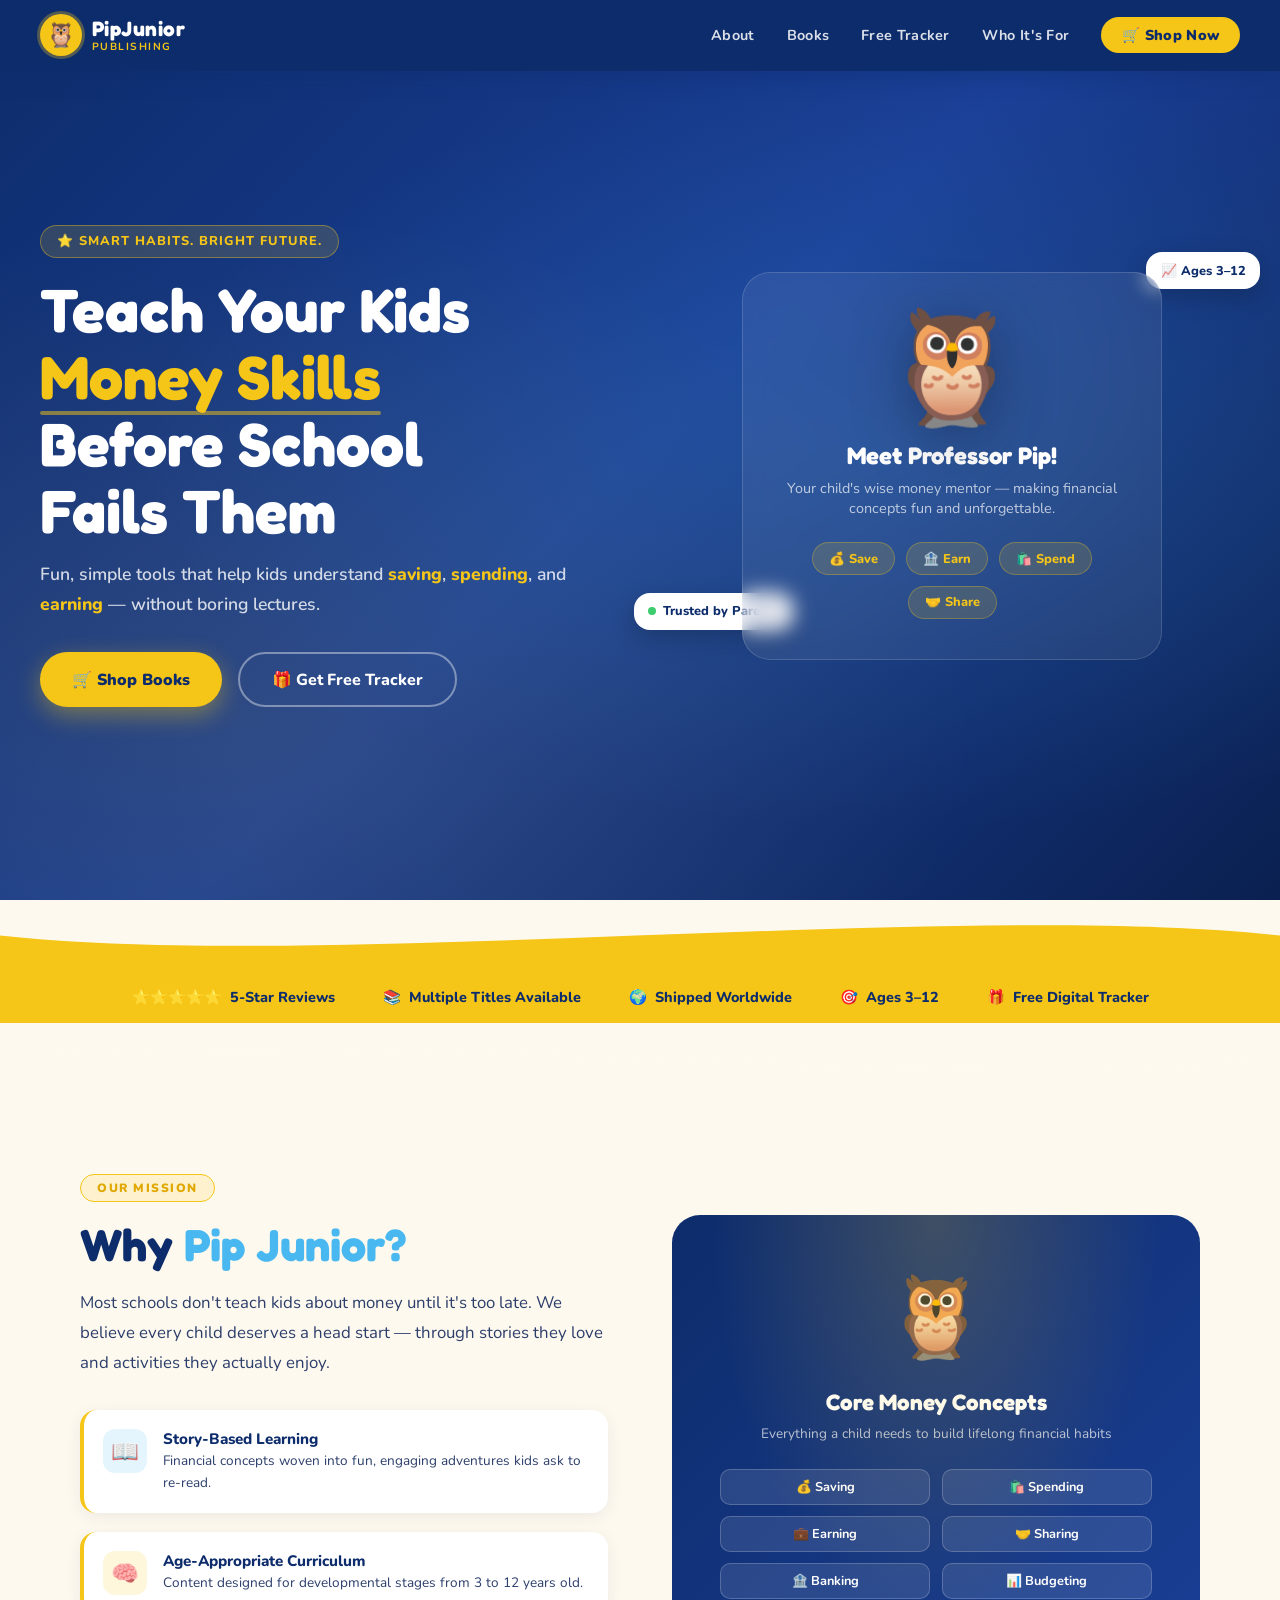
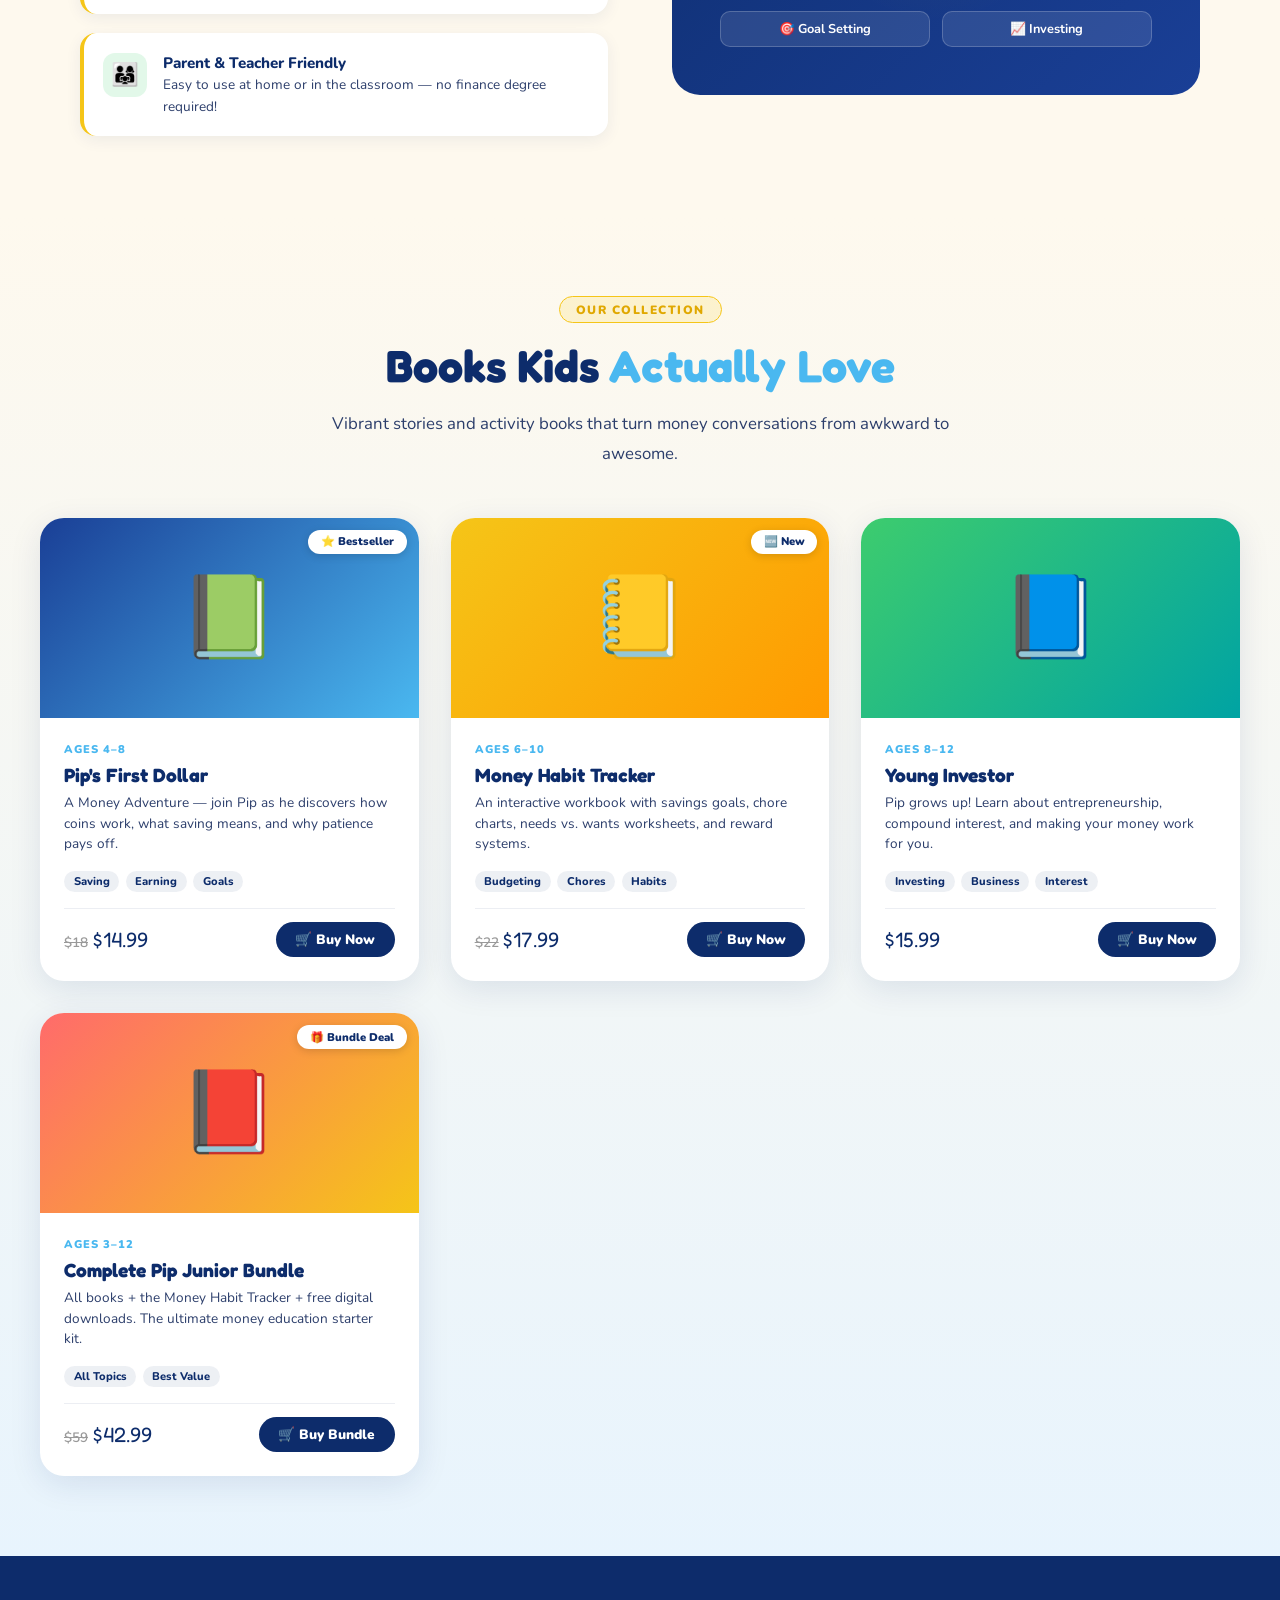
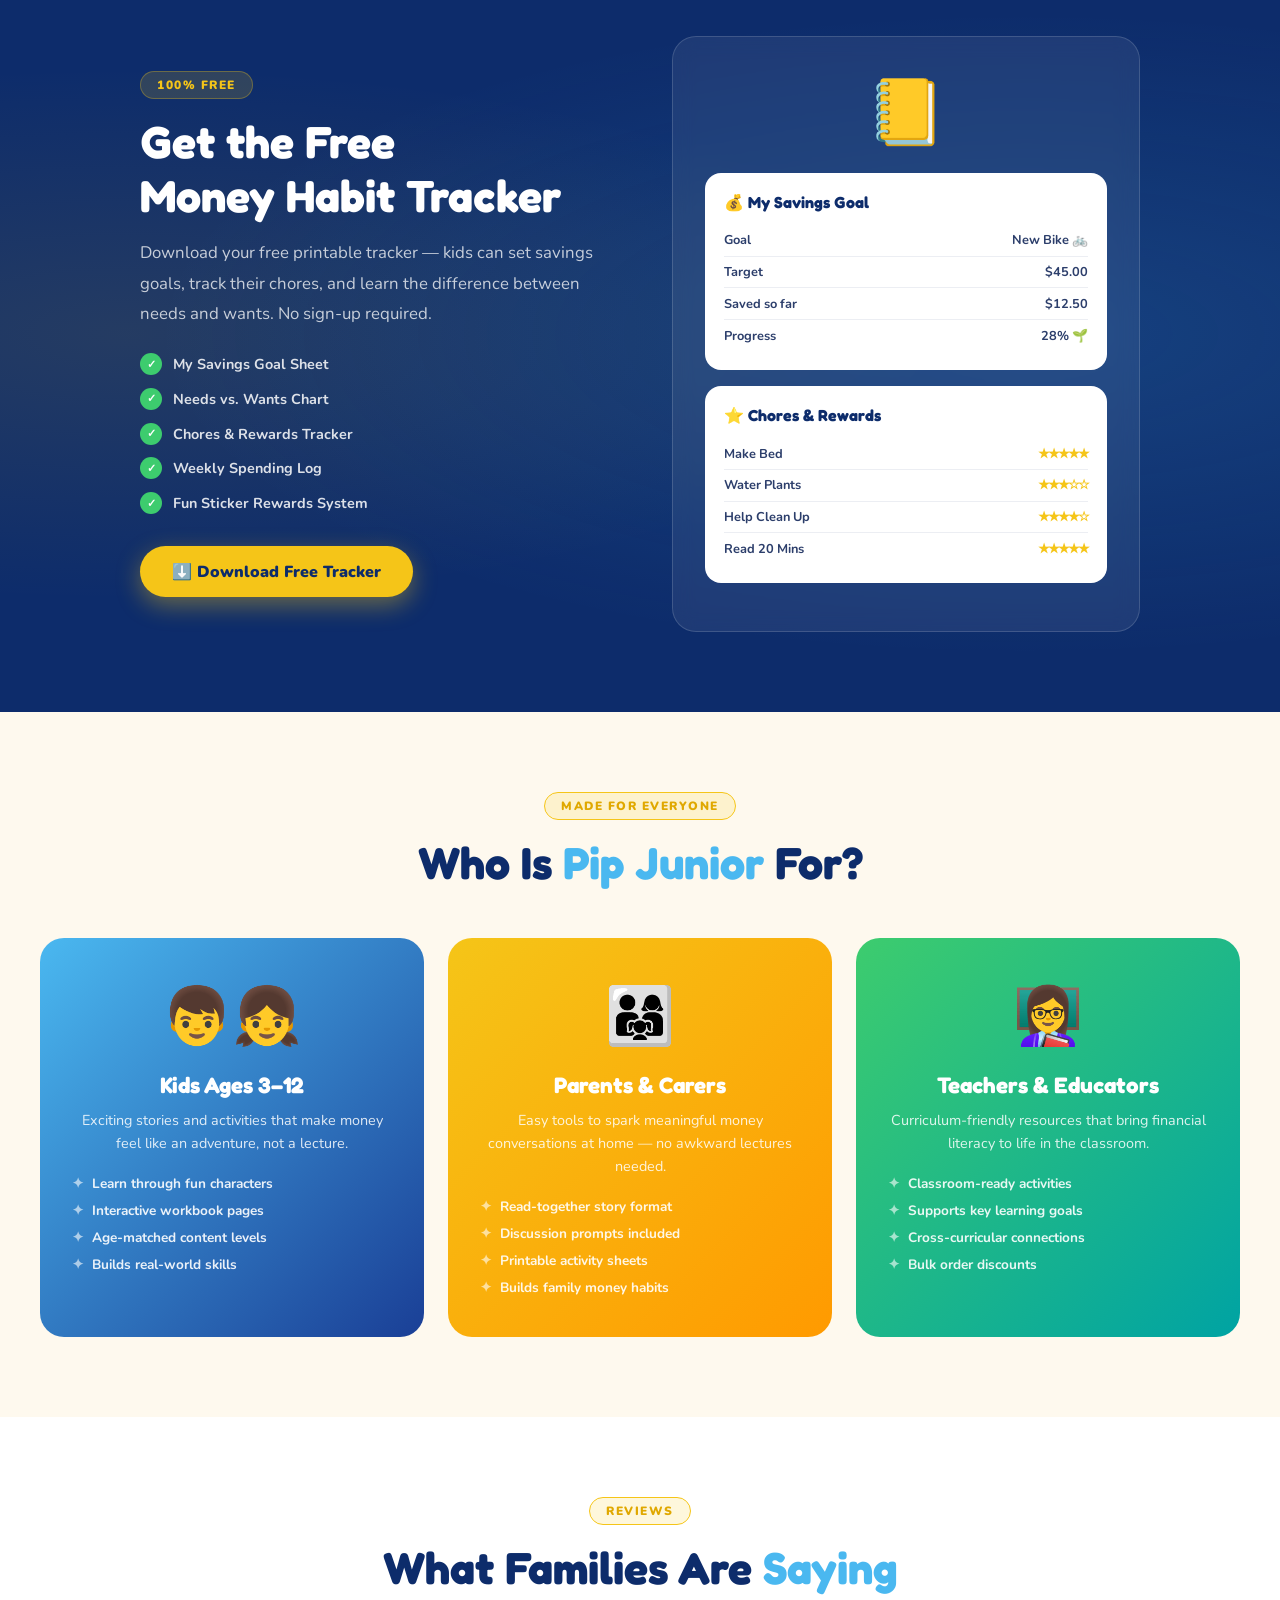
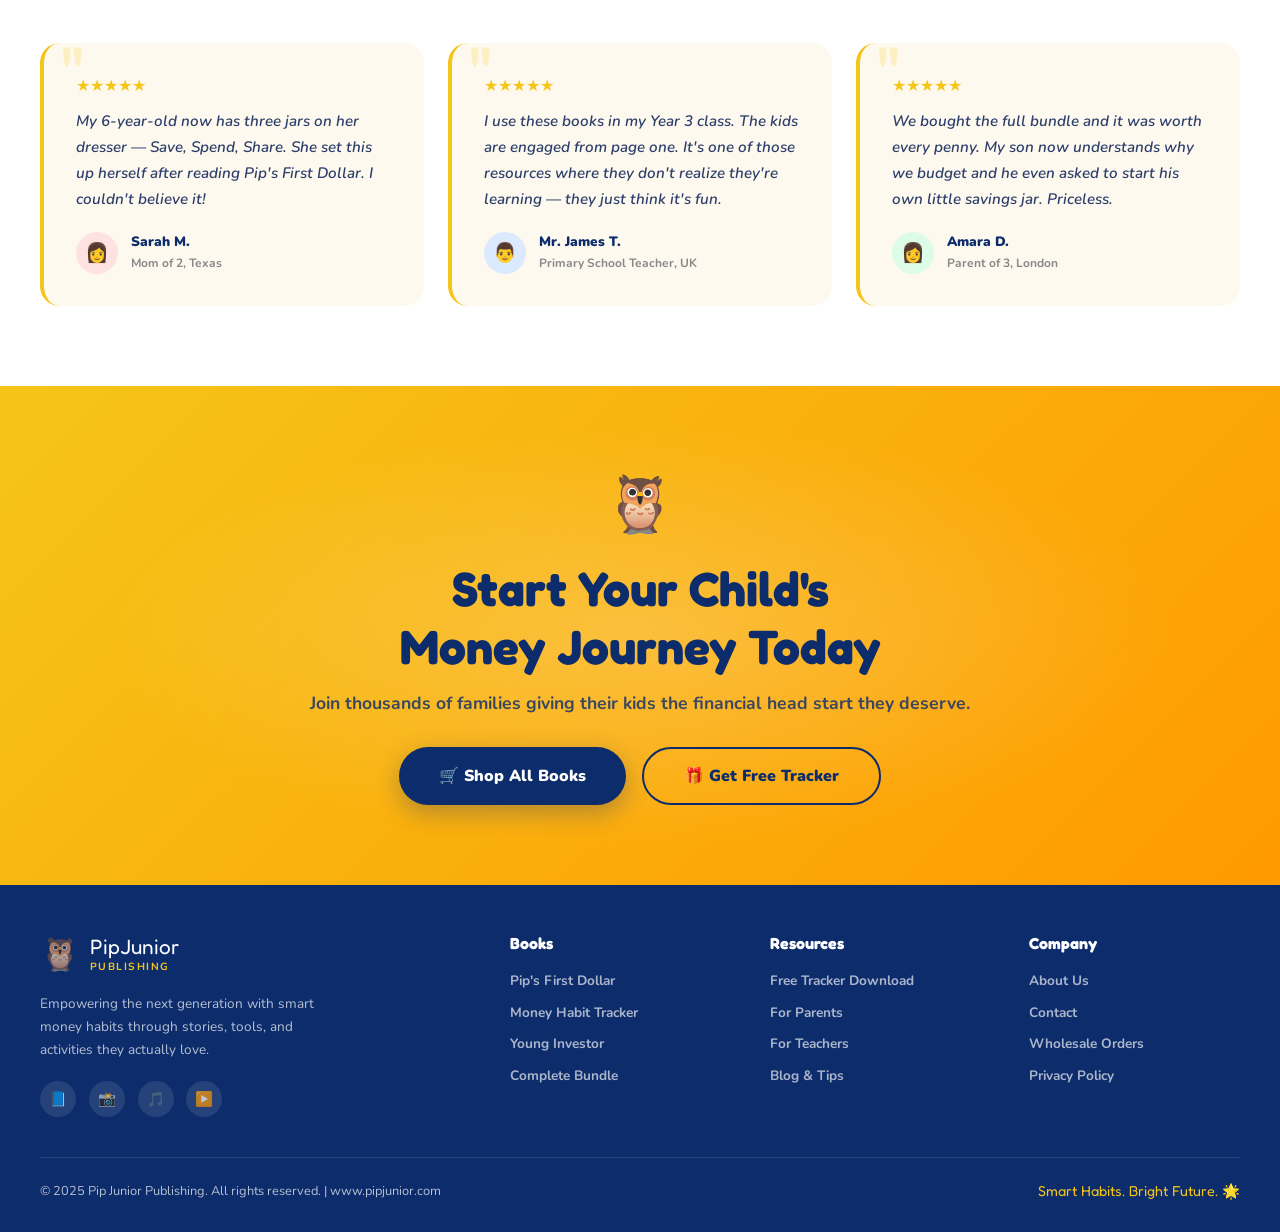
==== index.html @ 2d82659e "commit commit" ====
<!DOCTYPE html>
<html lang="en">
<head>
<meta charset="UTF-8">
<meta name="viewport" content="width=device-width, initial-scale=1.0">
<title>Pip Junior Publishing – Smart Habits. Bright Future.</title>
<link href="https://fonts.googleapis.com/css2?family=Fredoka+One&family=Nunito:wght@400;600;700;800;900&display=swap" rel="stylesheet">
<style>
  :root {
    --navy: #0d2c6b;
    --navy-light: #1a3f96;
    --gold: #f5c518;
    --gold-dark: #e0a800;
    --white: #ffffff;
    --off-white: #fef9ee;
    --sky: #4ab8f0;
    --green: #3dcc6e;
    --coral: #ff6b6b;
    --text-dark: #0d2c6b;
    --text-body: #2c3e6b;
  }

  * { margin: 0; padding: 0; box-sizing: border-box; }

  html { scroll-behavior: smooth; }

  body {
    font-family: 'Nunito', sans-serif;
    background: var(--off-white);
    color: var(--text-dark);
    overflow-x: hidden;
  }

  /* ─── FLOATING COINS ─── */
  .coin {
    position: fixed;
    font-size: 1.5rem;
    opacity: 0.12;
    pointer-events: none;
    z-index: 0;
    animation: floatCoin linear infinite;
  }
  @keyframes floatCoin {
    0% { transform: translateY(110vh) rotate(0deg); opacity: 0; }
    10% { opacity: 0.12; }
    90% { opacity: 0.12; }
    100% { transform: translateY(-10vh) rotate(720deg); opacity: 0; }
  }

  /* ─── NAV ─── */
  nav {
    position: fixed; top: 0; left: 0; right: 0; z-index: 100;
    background: var(--navy);
    display: flex; align-items: center; justify-content: space-between;
    padding: 0.9rem 2.5rem;
    box-shadow: 0 4px 20px rgba(13,44,107,0.4);
  }
  .nav-logo {
    display: flex; align-items: center; gap: 0.6rem;
    text-decoration: none;
  }
  .nav-logo .owl-icon {
    width: 42px; height: 42px;
    background: var(--gold);
    border-radius: 50%;
    display: flex; align-items: center; justify-content: center;
    font-size: 1.5rem;
    box-shadow: 0 0 0 3px rgba(245,197,24,0.3);
  }
  .nav-logo-text {
    display: flex; flex-direction: column; line-height: 1.1;
  }
  .nav-logo-text strong {
    font-family: 'Fredoka One', cursive;
    font-size: 1.3rem;
    color: var(--white);
    letter-spacing: 0.5px;
  }
  .nav-logo-text span {
    font-size: 0.65rem;
    color: var(--gold);
    font-weight: 700;
    letter-spacing: 1.5px;
    text-transform: uppercase;
  }
  .nav-links {
    display: flex; align-items: center; gap: 2rem;
    list-style: none;
  }
  .nav-links a {
    color: rgba(255,255,255,0.85);
    text-decoration: none;
    font-weight: 700;
    font-size: 0.9rem;
    letter-spacing: 0.3px;
    transition: color 0.2s;
  }
  .nav-links a:hover { color: var(--gold); }
  .nav-cta {
    background: var(--gold);
    color: var(--navy) !important;
    padding: 0.5rem 1.3rem;
    border-radius: 50px;
    font-weight: 900 !important;
    transition: transform 0.2s, box-shadow 0.2s !important;
  }
  .nav-cta:hover {
    transform: translateY(-2px);
    box-shadow: 0 6px 16px rgba(245,197,24,0.5);
  }

  /* ─── HERO ─── */
  .hero {
    min-height: 100vh;
    background: linear-gradient(135deg, var(--navy) 0%, #1a3f96 50%, #0a2050 100%);
    position: relative;
    overflow: hidden;
    display: flex;
    align-items: center;
    padding: 6rem 2.5rem 4rem;
  }
  .hero::before {
    content: '';
    position: absolute; inset: 0;
    background: radial-gradient(ellipse at 70% 50%, rgba(74,184,240,0.15) 0%, transparent 60%),
                radial-gradient(ellipse at 20% 80%, rgba(245,197,24,0.1) 0%, transparent 50%);
  }
  .hero-stars {
    position: absolute; inset: 0; pointer-events: none;
  }
  .star {
    position: absolute;
    width: 4px; height: 4px;
    background: white;
    border-radius: 50%;
    opacity: 0;
    animation: twinkle ease-in-out infinite;
  }
  @keyframes twinkle {
    0%, 100% { opacity: 0; transform: scale(0.5); }
    50% { opacity: 0.7; transform: scale(1); }
  }

  .hero-inner {
    max-width: 1200px;
    margin: 0 auto;
    display: grid;
    grid-template-columns: 1fr 1fr;
    gap: 3rem;
    align-items: center;
    position: relative; z-index: 2;
    width: 100%;
  }
  .hero-badge {
    display: inline-flex; align-items: center; gap: 0.5rem;
    background: rgba(245,197,24,0.15);
    border: 1.5px solid rgba(245,197,24,0.4);
    color: var(--gold);
    padding: 0.4rem 1rem;
    border-radius: 50px;
    font-size: 0.8rem;
    font-weight: 800;
    letter-spacing: 1px;
    text-transform: uppercase;
    margin-bottom: 1.2rem;
    animation: fadeInDown 0.6s ease both;
  }
  .hero-title {
    font-family: 'Fredoka One', cursive;
    font-size: clamp(2.4rem, 5vw, 3.8rem);
    color: white;
    line-height: 1.1;
    margin-bottom: 1rem;
    animation: fadeInDown 0.7s ease 0.1s both;
  }
  .hero-title .highlight {
    color: var(--gold);
    position: relative;
    display: inline-block;
  }
  .hero-title .highlight::after {
    content: '';
    position: absolute;
    bottom: -4px; left: 0; right: 0;
    height: 4px;
    background: var(--gold);
    border-radius: 2px;
    opacity: 0.5;
  }
  .hero-sub {
    font-size: 1.1rem;
    color: rgba(255,255,255,0.8);
    line-height: 1.7;
    margin-bottom: 2rem;
    font-weight: 600;
    animation: fadeInDown 0.7s ease 0.2s both;
  }
  .hero-sub span { color: var(--gold); font-weight: 800; }
  .hero-btns {
    display: flex; gap: 1rem; flex-wrap: wrap;
    animation: fadeInDown 0.7s ease 0.3s both;
  }
  .btn-primary {
    display: inline-flex; align-items: center; gap: 0.5rem;
    background: var(--gold);
    color: var(--navy);
    padding: 0.9rem 2rem;
    border-radius: 50px;
    font-weight: 900;
    font-size: 1rem;
    text-decoration: none;
    transition: transform 0.2s, box-shadow 0.2s;
    box-shadow: 0 8px 24px rgba(245,197,24,0.4);
  }
  .btn-primary:hover { transform: translateY(-3px); box-shadow: 0 12px 32px rgba(245,197,24,0.5); }
  .btn-secondary {
    display: inline-flex; align-items: center; gap: 0.5rem;
    background: transparent;
    color: white;
    padding: 0.9rem 2rem;
    border-radius: 50px;
    font-weight: 800;
    font-size: 1rem;
    text-decoration: none;
    border: 2px solid rgba(255,255,255,0.4);
    transition: all 0.2s;
  }
  .btn-secondary:hover { background: rgba(255,255,255,0.1); border-color: white; }

  /* Hero visual side */
  .hero-visual {
    position: relative;
    display: flex;
    justify-content: center;
    align-items: center;
    animation: fadeInRight 0.8s ease 0.2s both;
  }
  .hero-card {
    background: rgba(255,255,255,0.07);
    border: 1px solid rgba(255,255,255,0.15);
    backdrop-filter: blur(10px);
    border-radius: 28px;
    padding: 2.5rem;
    text-align: center;
    position: relative;
    width: 100%;
    max-width: 420px;
  }
  .owl-mascot {
    font-size: 7rem;
    line-height: 1;
    margin-bottom: 1rem;
    filter: drop-shadow(0 10px 30px rgba(0,0,0,0.3));
    animation: owlFloat 3s ease-in-out infinite;
  }
  @keyframes owlFloat {
    0%, 100% { transform: translateY(0px) rotate(-2deg); }
    50% { transform: translateY(-12px) rotate(2deg); }
  }
  .hero-card h3 {
    font-family: 'Fredoka One', cursive;
    font-size: 1.5rem;
    color: white;
    margin-bottom: 0.5rem;
  }
  .hero-card p { color: rgba(255,255,255,0.7); font-size: 0.9rem; margin-bottom: 1.5rem; }
  .stat-pills {
    display: flex; gap: 0.7rem; justify-content: center; flex-wrap: wrap;
  }
  .stat-pill {
    background: rgba(245,197,24,0.15);
    border: 1px solid rgba(245,197,24,0.3);
    color: var(--gold);
    padding: 0.4rem 1rem;
    border-radius: 50px;
    font-size: 0.8rem;
    font-weight: 800;
  }
  .floating-badge {
    position: absolute;
    background: white;
    border-radius: 16px;
    padding: 0.6rem 0.9rem;
    display: flex; align-items: center; gap: 0.4rem;
    font-size: 0.8rem;
    font-weight: 800;
    color: var(--navy);
    box-shadow: 0 8px 24px rgba(0,0,0,0.2);
    animation: badgeFloat 4s ease-in-out infinite;
  }
  .floating-badge.b1 { top: -20px; right: -20px; animation-delay: 0s; }
  .floating-badge.b2 { bottom: 30px; left: -30px; animation-delay: 1.5s; }
  .floating-badge .dot { width: 8px; height: 8px; border-radius: 50%; background: var(--green); }
  @keyframes badgeFloat {
    0%, 100% { transform: translateY(0); }
    50% { transform: translateY(-8px); }
  }

  /* ─── WAVE DIVIDER ─── */
  .wave-divider { line-height: 0; }
  .wave-divider svg { display: block; width: 100%; }

  /* ─── SOCIAL PROOF STRIP ─── */
  .proof-strip {
    background: var(--gold);
    padding: 1rem 2.5rem;
    display: flex; align-items: center; justify-content: center; gap: 3rem;
    flex-wrap: wrap;
  }
  .proof-item {
    display: flex; align-items: center; gap: 0.5rem;
    font-weight: 800; color: var(--navy); font-size: 0.9rem;
  }

  /* ─── ABOUT SECTION ─── */
  .section {
    padding: 5rem 2.5rem;
    max-width: 1200px;
    margin: 0 auto;
  }
  .section-tag {
    display: inline-block;
    background: rgba(245,197,24,0.15);
    border: 1.5px solid var(--gold);
    color: var(--gold-dark);
    padding: 0.3rem 1rem;
    border-radius: 50px;
    font-size: 0.75rem;
    font-weight: 900;
    letter-spacing: 1.5px;
    text-transform: uppercase;
    margin-bottom: 1rem;
  }
  .section-title {
    font-family: 'Fredoka One', cursive;
    font-size: clamp(1.8rem, 4vw, 2.8rem);
    color: var(--navy);
    line-height: 1.2;
    margin-bottom: 1rem;
  }
  .section-title .accent { color: var(--sky); }
  .section-body {
    font-size: 1.05rem;
    color: var(--text-body);
    line-height: 1.8;
    max-width: 620px;
  }

  /* About Grid */
  .about-grid {
    display: grid;
    grid-template-columns: 1fr 1fr;
    gap: 4rem;
    align-items: center;
  }
  .about-features {
    display: flex; flex-direction: column; gap: 1.2rem;
    margin-top: 2rem;
  }
  .feature-item {
    display: flex; gap: 1rem; align-items: flex-start;
    background: white;
    border-radius: 16px;
    padding: 1.2rem;
    box-shadow: 0 4px 16px rgba(13,44,107,0.07);
    border-left: 4px solid var(--gold);
    transition: transform 0.2s;
  }
  .feature-item:hover { transform: translateX(6px); }
  .feature-icon {
    width: 44px; height: 44px; min-width: 44px;
    border-radius: 12px;
    display: flex; align-items: center; justify-content: center;
    font-size: 1.4rem;
  }
  .feature-icon.blue { background: rgba(74,184,240,0.15); }
  .feature-icon.gold { background: rgba(245,197,24,0.15); }
  .feature-icon.green { background: rgba(61,204,110,0.15); }
  .feature-text strong { display: block; font-size: 0.95rem; font-weight: 800; color: var(--navy); }
  .feature-text span { font-size: 0.85rem; color: var(--text-body); }

  .about-visual {
    background: linear-gradient(135deg, var(--navy) 0%, #1a3f96 100%);
    border-radius: 28px;
    padding: 3rem;
    text-align: center;
    position: relative;
    overflow: hidden;
  }
  .about-visual::before {
    content: '';
    position: absolute; inset: 0;
    background: radial-gradient(ellipse at 50% 0%, rgba(245,197,24,0.2) 0%, transparent 60%);
  }
  .about-visual .big-owl { font-size: 5rem; margin-bottom: 1rem; }
  .about-visual h3 {
    font-family: 'Fredoka One', cursive;
    font-size: 1.4rem; color: white; margin-bottom: 0.5rem;
  }
  .about-visual p { color: rgba(255,255,255,0.7); font-size: 0.85rem; line-height: 1.6; }
  .topics-grid {
    display: grid; grid-template-columns: 1fr 1fr; gap: 0.7rem; margin-top: 1.5rem;
  }
  .topic-chip {
    background: rgba(255,255,255,0.1);
    border: 1px solid rgba(255,255,255,0.2);
    color: white;
    padding: 0.5rem;
    border-radius: 10px;
    font-size: 0.8rem;
    font-weight: 700;
    text-align: center;
  }

  /* ─── BOOKS SECTION ─── */
  .books-section {
    background: linear-gradient(180deg, var(--off-white) 0%, #e8f4fd 100%);
    padding: 5rem 2.5rem;
  }
  .books-inner { max-width: 1200px; margin: 0 auto; }
  .books-header { text-align: center; margin-bottom: 3rem; }
  .books-grid {
    display: grid;
    grid-template-columns: repeat(auto-fill, minmax(280px, 1fr));
    gap: 2rem;
  }
  .book-card {
    background: white;
    border-radius: 24px;
    overflow: hidden;
    box-shadow: 0 8px 32px rgba(13,44,107,0.1);
    transition: transform 0.3s, box-shadow 0.3s;
    position: relative;
  }
  .book-card:hover {
    transform: translateY(-8px);
    box-shadow: 0 20px 48px rgba(13,44,107,0.18);
  }
  .book-card-img {
    height: 200px;
    display: flex; align-items: center; justify-content: center;
    font-size: 5rem;
    position: relative;
    overflow: hidden;
  }
  .book-card-img.c1 { background: linear-gradient(135deg, #1a3f96, #4ab8f0); }
  .book-card-img.c2 { background: linear-gradient(135deg, #f5c518, #ff9a00); }
  .book-card-img.c3 { background: linear-gradient(135deg, #3dcc6e, #00a3a3); }
  .book-card-img.c4 { background: linear-gradient(135deg, #ff6b6b, #f5c518); }
  .book-badge {
    position: absolute; top: 12px; right: 12px;
    background: white;
    border-radius: 50px;
    padding: 0.3rem 0.8rem;
    font-size: 0.7rem;
    font-weight: 900;
    color: var(--navy);
    box-shadow: 0 2px 8px rgba(0,0,0,0.15);
  }
  .book-info { padding: 1.5rem; }
  .book-age {
    font-size: 0.7rem;
    font-weight: 900;
    color: var(--sky);
    letter-spacing: 1px;
    text-transform: uppercase;
    margin-bottom: 0.4rem;
  }
  .book-info h3 {
    font-family: 'Fredoka One', cursive;
    font-size: 1.2rem;
    color: var(--navy);
    margin-bottom: 0.4rem;
  }
  .book-info p { font-size: 0.85rem; color: var(--text-body); line-height: 1.5; margin-bottom: 1rem; }
  .book-topics { display: flex; gap: 0.4rem; flex-wrap: wrap; margin-bottom: 1rem; }
  .topic-tag {
    background: rgba(13,44,107,0.07);
    color: var(--navy);
    padding: 0.2rem 0.6rem;
    border-radius: 50px;
    font-size: 0.7rem;
    font-weight: 800;
  }
  .book-footer {
    display: flex; align-items: center; justify-content: space-between;
    padding-top: 0.8rem;
    border-top: 1px solid rgba(13,44,107,0.08);
  }
  .book-price {
    font-family: 'Fredoka One', cursive;
    font-size: 1.3rem;
    color: var(--navy);
  }
  .book-price .orig { font-size: 0.85rem; color: #999; text-decoration: line-through; font-family: 'Nunito'; font-weight: 600; margin-right: 0.3rem; }
  .btn-buy {
    background: var(--navy);
    color: white;
    padding: 0.5rem 1.2rem;
    border-radius: 50px;
    font-weight: 900;
    font-size: 0.85rem;
    text-decoration: none;
    transition: all 0.2s;
    display: inline-flex; align-items: center; gap: 0.3rem;
  }
  .btn-buy:hover { background: var(--gold); color: var(--navy); transform: scale(1.05); }

  /* ─── FREE TRACKER ─── */
  .tracker-section {
    background: var(--navy);
    padding: 5rem 2.5rem;
    position: relative;
    overflow: hidden;
  }
  .tracker-section::before {
    content: '';
    position: absolute; inset: 0;
    background: radial-gradient(ellipse at 80% 50%, rgba(74,184,240,0.15) 0%, transparent 60%),
                radial-gradient(ellipse at 10% 50%, rgba(245,197,24,0.1) 0%, transparent 50%);
  }
  .tracker-inner {
    max-width: 1000px; margin: 0 auto;
    display: grid; grid-template-columns: 1fr 1fr;
    gap: 4rem; align-items: center;
    position: relative; z-index: 2;
  }
  .tracker-content .section-tag { background: rgba(245,197,24,0.15); color: var(--gold); border-color: rgba(245,197,24,0.3); }
  .tracker-content .section-title { color: white; }
  .tracker-content .section-body { color: rgba(255,255,255,0.75); }
  .tracker-features { display: flex; flex-direction: column; gap: 0.8rem; margin: 1.5rem 0 2rem; }
  .tracker-feat {
    display: flex; align-items: center; gap: 0.7rem;
    color: rgba(255,255,255,0.85);
    font-weight: 700; font-size: 0.9rem;
  }
  .tracker-feat .check {
    width: 22px; height: 22px; min-width: 22px;
    background: var(--green);
    border-radius: 50%;
    display: flex; align-items: center; justify-content: center;
    font-size: 0.7rem; color: white;
  }
  .tracker-visual {
    background: rgba(255,255,255,0.07);
    border: 1px solid rgba(255,255,255,0.15);
    border-radius: 24px;
    padding: 2rem;
    backdrop-filter: blur(10px);
  }
  .tracker-visual .tracker-icon { font-size: 4rem; text-align: center; margin-bottom: 1rem; }
  .tracker-sheet {
    background: white;
    border-radius: 16px;
    padding: 1.2rem;
    margin-bottom: 1rem;
  }
  .tracker-sheet h4 {
    font-family: 'Fredoka One', cursive;
    color: var(--navy); font-size: 1rem;
    margin-bottom: 0.8rem;
    display: flex; align-items: center; gap: 0.4rem;
  }
  .tracker-row {
    display: flex; justify-content: space-between; align-items: center;
    padding: 0.4rem 0;
    border-bottom: 1px solid rgba(13,44,107,0.08);
    font-size: 0.8rem; font-weight: 700; color: var(--text-body);
  }
  .tracker-row:last-child { border-bottom: none; }
  .stars { color: var(--gold); letter-spacing: -2px; }

  /* ─── WHO IS IT FOR ─── */
  .audience-section { padding: 5rem 2.5rem; background: var(--off-white); }
  .audience-inner { max-width: 1200px; margin: 0 auto; }
  .audience-header { text-align: center; margin-bottom: 3rem; }
  .audience-cards {
    display: grid;
    grid-template-columns: repeat(3, 1fr);
    gap: 1.5rem;
  }
  .audience-card {
    border-radius: 24px;
    padding: 2.5rem 2rem;
    text-align: center;
    position: relative; overflow: hidden;
    transition: transform 0.3s;
  }
  .audience-card:hover { transform: translateY(-6px); }
  .audience-card.kids { background: linear-gradient(135deg, #4ab8f0, #1a3f96); }
  .audience-card.parents { background: linear-gradient(135deg, #f5c518, #ff9a00); }
  .audience-card.teachers { background: linear-gradient(135deg, #3dcc6e, #00a3a3); }
  .audience-emoji { font-size: 3.5rem; margin-bottom: 1rem; }
  .audience-card h3 {
    font-family: 'Fredoka One', cursive;
    font-size: 1.4rem; color: white;
    margin-bottom: 0.7rem;
  }
  .audience-card p { color: rgba(255,255,255,0.85); font-size: 0.9rem; line-height: 1.6; }
  .audience-list {
    list-style: none; margin-top: 1.2rem; text-align: left;
    display: flex; flex-direction: column; gap: 0.5rem;
  }
  .audience-list li {
    color: rgba(255,255,255,0.9); font-size: 0.85rem; font-weight: 700;
    display: flex; gap: 0.5rem; align-items: center;
  }
  .audience-list li::before { content: '✦'; color: rgba(255,255,255,0.6); flex-shrink: 0; }

  /* ─── TESTIMONIALS ─── */
  .testimonials-section {
    background: white;
    padding: 5rem 2.5rem;
  }
  .testimonials-inner { max-width: 1200px; margin: 0 auto; }
  .testimonials-header { text-align: center; margin-bottom: 3rem; }
  .testimonials-grid {
    display: grid;
    grid-template-columns: repeat(3, 1fr);
    gap: 1.5rem;
  }
  .testimonial-card {
    background: var(--off-white);
    border-radius: 20px;
    padding: 2rem;
    border-left: 4px solid var(--gold);
    position: relative;
  }
  .testimonial-card::before {
    content: '"';
    font-family: 'Fredoka One', cursive;
    font-size: 5rem;
    color: var(--gold);
    opacity: 0.2;
    position: absolute;
    top: -10px; left: 15px;
    line-height: 1;
  }
  .testimonial-stars { color: var(--gold); font-size: 1rem; margin-bottom: 0.8rem; }
  .testimonial-card blockquote {
    font-size: 0.95rem;
    color: var(--text-body);
    line-height: 1.7;
    font-weight: 600;
    font-style: italic;
    margin-bottom: 1.2rem;
  }
  .testimonial-author {
    display: flex; align-items: center; gap: 0.8rem;
  }
  .author-avatar {
    width: 42px; height: 42px;
    border-radius: 50%;
    display: flex; align-items: center; justify-content: center;
    font-size: 1.2rem;
  }
  .author-avatar.a1 { background: #fee2e2; }
  .author-avatar.a2 { background: #dbeafe; }
  .author-avatar.a3 { background: #dcfce7; }
  .author-name { font-weight: 900; font-size: 0.85rem; color: var(--navy); display: block; }
  .author-role { font-size: 0.75rem; color: #888; font-weight: 700; }

  /* ─── FREE TRACKER CTA ─── */
  .final-cta {
    background: linear-gradient(135deg, var(--gold) 0%, #ff9a00 100%);
    padding: 5rem 2.5rem;
    text-align: center;
    position: relative; overflow: hidden;
  }
  .final-cta::before {
    content: '';
    position: absolute; inset: 0;
    background: radial-gradient(ellipse at 50% 50%, rgba(255,255,255,0.2) 0%, transparent 60%);
  }
  .final-cta-inner { position: relative; z-index: 2; max-width: 700px; margin: 0 auto; }
  .final-cta h2 {
    font-family: 'Fredoka One', cursive;
    font-size: clamp(2rem, 5vw, 3rem);
    color: var(--navy);
    margin-bottom: 1rem;
  }
  .final-cta p { color: rgba(13,44,107,0.8); font-size: 1.1rem; font-weight: 700; margin-bottom: 2rem; }
  .final-btns { display: flex; gap: 1rem; justify-content: center; flex-wrap: wrap; }
  .btn-dark {
    background: var(--navy);
    color: white;
    padding: 1rem 2.5rem;
    border-radius: 50px;
    font-weight: 900;
    font-size: 1rem;
    text-decoration: none;
    display: inline-flex; align-items: center; gap: 0.5rem;
    transition: transform 0.2s, box-shadow 0.2s;
    box-shadow: 0 8px 24px rgba(13,44,107,0.3);
  }
  .btn-dark:hover { transform: translateY(-3px); box-shadow: 0 12px 32px rgba(13,44,107,0.4); }
  .btn-outline-dark {
    background: transparent;
    color: var(--navy);
    padding: 1rem 2.5rem;
    border-radius: 50px;
    font-weight: 900;
    font-size: 1rem;
    text-decoration: none;
    border: 2.5px solid var(--navy);
    display: inline-flex; align-items: center; gap: 0.5rem;
    transition: all 0.2s;
  }
  .btn-outline-dark:hover { background: rgba(13,44,107,0.1); }

  /* ─── FOOTER ─── */
  footer {
    background: var(--navy);
    color: rgba(255,255,255,0.7);
    padding: 3rem 2.5rem 2rem;
  }
  .footer-inner {
    max-width: 1200px; margin: 0 auto;
    display: grid; grid-template-columns: 2fr 1fr 1fr 1fr;
    gap: 3rem;
  }
  .footer-brand p { font-size: 0.85rem; line-height: 1.7; margin-top: 1rem; max-width: 280px; }
  .footer-col h4 {
    font-family: 'Fredoka One', cursive;
    color: white; font-size: 1rem; margin-bottom: 1rem;
  }
  .footer-col ul { list-style: none; display: flex; flex-direction: column; gap: 0.6rem; }
  .footer-col ul a { color: rgba(255,255,255,0.65); text-decoration: none; font-size: 0.85rem; font-weight: 700; transition: color 0.2s; }
  .footer-col ul a:hover { color: var(--gold); }
  .footer-bottom {
    max-width: 1200px; margin: 2.5rem auto 0;
    padding-top: 1.5rem;
    border-top: 1px solid rgba(255,255,255,0.1);
    display: flex; justify-content: space-between; align-items: center; flex-wrap: wrap; gap: 1rem;
  }
  .footer-bottom p { font-size: 0.8rem; }
  .footer-tagline {
    font-family: 'Fredoka One', cursive;
    color: var(--gold);
    font-size: 0.9rem;
  }
  .social-links { display: flex; gap: 0.8rem; }
  .social-link {
    width: 36px; height: 36px;
    border-radius: 50%;
    background: rgba(255,255,255,0.1);
    display: flex; align-items: center; justify-content: center;
    font-size: 0.9rem;
    transition: background 0.2s;
    cursor: pointer;
  }
  .social-link:hover { background: var(--gold); }

  /* Animations */
  @keyframes fadeInDown {
    from { opacity: 0; transform: translateY(-20px); }
    to { opacity: 1; transform: translateY(0); }
  }
  @keyframes fadeInRight {
    from { opacity: 0; transform: translateX(30px); }
    to { opacity: 1; transform: translateX(0); }
  }

  /* Scroll reveal */
  .reveal { opacity: 0; transform: translateY(30px); transition: opacity 0.6s ease, transform 0.6s ease; }
  .reveal.visible { opacity: 1; transform: translateY(0); }

  /* Responsive */
  @media (max-width: 900px) {
    .hero-inner, .about-grid, .tracker-inner, .footer-inner { grid-template-columns: 1fr; }
    .audience-cards, .testimonials-grid { grid-template-columns: 1fr; }
    .hero-visual { display: none; }
    .nav-links { display: none; }
    .footer-inner { grid-template-columns: 1fr 1fr; }
  }
  @media (max-width: 600px) {
    .books-grid { grid-template-columns: 1fr; }
    .footer-inner { grid-template-columns: 1fr; }
  }
</style>
</head>
<body>

<!-- Floating coins bg -->
<div id="coins-container"></div>

<!-- ─── NAV ─── -->
<nav>
  <a href="#" class="nav-logo">
    <div class="owl-icon">🦉</div>
    <div class="nav-logo-text">
      <strong>PipJunior</strong>
      <span>Publishing</span>
    </div>
  </a>
  <ul class="nav-links">
    <li><a href="#about">About</a></li>
    <li><a href="#books">Books</a></li>
    <li><a href="#tracker">Free Tracker</a></li>
    <li><a href="#audience">Who It's For</a></li>
    <li><a href="#books" class="nav-cta">🛒 Shop Now</a></li>
  </ul>
</nav>

<!-- ─── HERO ─── -->
<section class="hero" id="home">
  <div class="hero-stars" id="hero-stars"></div>
  <div class="hero-inner">
    <div class="hero-content">
      <div class="hero-badge">⭐ Smart Habits. Bright Future.</div>
      <h1 class="hero-title">
        Teach Your Kids<br>
        <span class="highlight">Money Skills</span><br>
        Before School<br>Fails Them
      </h1>
      <p class="hero-sub">
        Fun, simple tools that help kids understand <span>saving</span>, <span>spending</span>, and <span>earning</span> — without boring lectures.
      </p>
      <div class="hero-btns">
        <a href="#books" class="btn-primary">🛒 Shop Books</a>
        <a href="#tracker" class="btn-secondary">🎁 Get Free Tracker</a>
      </div>
    </div>
    <div class="hero-visual">
      <div class="floating-badge b1">📈 Ages 3–12</div>
      <div class="floating-badge b2"><div class="dot"></div> Trusted by Parents</div>
      <div class="hero-card">
        <div class="owl-mascot">🦉</div>
        <h3>Meet Professor Pip!</h3>
        <p>Your child's wise money mentor — making financial concepts fun and unforgettable.</p>
        <div class="stat-pills">
          <div class="stat-pill">💰 Save</div>
          <div class="stat-pill">🏦 Earn</div>
          <div class="stat-pill">🛍️ Spend</div>
          <div class="stat-pill">🤝 Share</div>
        </div>
      </div>
    </div>
  </div>
</section>

<!-- Wave -->
<div class="wave-divider">
  <svg xmlns="http://www.w3.org/2000/svg" viewBox="0 0 1440 80">
    <path fill="#f5c518" d="M0,40 C360,80 1080,0 1440,40 L1440,80 L0,80 Z"/>
  </svg>
</div>

<!-- ─── PROOF STRIP ─── -->
<div class="proof-strip">
  <div class="proof-item">⭐⭐⭐⭐⭐ <span>5-Star Reviews</span></div>
  <div class="proof-item">📚 <span>Multiple Titles Available</span></div>
  <div class="proof-item">🌍 <span>Shipped Worldwide</span></div>
  <div class="proof-item">🎯 <span>Ages 3–12</span></div>
  <div class="proof-item">🎁 <span>Free Digital Tracker</span></div>
</div>
<div class="wave-divider">
  <svg xmlns="http://www.w3.org/2000/svg" viewBox="0 0 1440 80">
    <path fill="#fef9ee" d="M0,40 C360,0 1080,80 1440,40 L1440,0 L0,0 Z"/>
  </svg>
</div>

<!-- ─── ABOUT ─── -->
<div class="section" id="about">
  <div class="about-grid reveal">
    <div>
      <div class="section-tag">Our Mission</div>
      <h2 class="section-title">Why <span class="accent">Pip Junior?</span></h2>
      <p class="section-body">Most schools don't teach kids about money until it's too late. We believe every child deserves a head start — through stories they love and activities they actually enjoy.</p>
      <div class="about-features">
        <div class="feature-item">
          <div class="feature-icon blue">📖</div>
          <div class="feature-text">
            <strong>Story-Based Learning</strong>
            <span>Financial concepts woven into fun, engaging adventures kids ask to re-read.</span>
          </div>
        </div>
        <div class="feature-item">
          <div class="feature-icon gold">🧠</div>
          <div class="feature-text">
            <strong>Age-Appropriate Curriculum</strong>
            <span>Content designed for developmental stages from 3 to 12 years old.</span>
          </div>
        </div>
        <div class="feature-item">
          <div class="feature-icon green">👨‍👩‍👧</div>
          <div class="feature-text">
            <strong>Parent & Teacher Friendly</strong>
            <span>Easy to use at home or in the classroom — no finance degree required!</span>
          </div>
        </div>
      </div>
    </div>
    <div class="about-visual">
      <div class="big-owl">🦉</div>
      <h3>Core Money Concepts</h3>
      <p>Everything a child needs to build lifelong financial habits</p>
      <div class="topics-grid">
        <div class="topic-chip">💰 Saving</div>
        <div class="topic-chip">🛍️ Spending</div>
        <div class="topic-chip">💼 Earning</div>
        <div class="topic-chip">🤝 Sharing</div>
        <div class="topic-chip">🏦 Banking</div>
        <div class="topic-chip">📊 Budgeting</div>
        <div class="topic-chip">🎯 Goal Setting</div>
        <div class="topic-chip">📈 Investing</div>
      </div>
    </div>
  </div>
</div>

<!-- ─── BOOKS ─── -->
<section class="books-section" id="books">
  <div class="books-inner">
    <div class="books-header reveal">
      <div class="section-tag">Our Collection</div>
      <h2 class="section-title">Books Kids <span class="accent">Actually Love</span></h2>
      <p class="section-body" style="margin: 0 auto; text-align: center;">Vibrant stories and activity books that turn money conversations from awkward to awesome.</p>
    </div>
    <div class="books-grid">
      <div class="book-card reveal">
        <div class="book-card-img c1">
          <span>📗</span>
          <div class="book-badge">⭐ Bestseller</div>
        </div>
        <div class="book-info">
          <div class="book-age">Ages 4–8</div>
          <h3>Pip's First Dollar</h3>
          <p>A Money Adventure — join Pip as he discovers how coins work, what saving means, and why patience pays off.</p>
          <div class="book-topics">
            <span class="topic-tag">Saving</span>
            <span class="topic-tag">Earning</span>
            <span class="topic-tag">Goals</span>
          </div>
          <div class="book-footer">
            <div class="book-price"><span class="orig">$18</span>$14.99</div>
            <a href="#" class="btn-buy">🛒 Buy Now</a>
          </div>
        </div>
      </div>

      <div class="book-card reveal">
        <div class="book-card-img c2">
          <span>📒</span>
          <div class="book-badge">🆕 New</div>
        </div>
        <div class="book-info">
          <div class="book-age">Ages 6–10</div>
          <h3>Money Habit Tracker</h3>
          <p>An interactive workbook with savings goals, chore charts, needs vs. wants worksheets, and reward systems.</p>
          <div class="book-topics">
            <span class="topic-tag">Budgeting</span>
            <span class="topic-tag">Chores</span>
            <span class="topic-tag">Habits</span>
          </div>
          <div class="book-footer">
            <div class="book-price"><span class="orig">$22</span>$17.99</div>
            <a href="#" class="btn-buy">🛒 Buy Now</a>
          </div>
        </div>
      </div>

      <div class="book-card reveal">
        <div class="book-card-img c3">
          <span>📘</span>
        </div>
        <div class="book-info">
          <div class="book-age">Ages 8–12</div>
          <h3>Young Investor</h3>
          <p>Pip grows up! Learn about entrepreneurship, compound interest, and making your money work for you.</p>
          <div class="book-topics">
            <span class="topic-tag">Investing</span>
            <span class="topic-tag">Business</span>
            <span class="topic-tag">Interest</span>
          </div>
          <div class="book-footer">
            <div class="book-price">$15.99</div>
            <a href="#" class="btn-buy">🛒 Buy Now</a>
          </div>
        </div>
      </div>

      <div class="book-card reveal">
        <div class="book-card-img c4">
          <span>📕</span>
          <div class="book-badge">🎁 Bundle Deal</div>
        </div>
        <div class="book-info">
          <div class="book-age">Ages 3–12</div>
          <h3>Complete Pip Junior Bundle</h3>
          <p>All books + the Money Habit Tracker + free digital downloads. The ultimate money education starter kit.</p>
          <div class="book-topics">
            <span class="topic-tag">All Topics</span>
            <span class="topic-tag">Best Value</span>
          </div>
          <div class="book-footer">
            <div class="book-price"><span class="orig">$59</span>$42.99</div>
            <a href="#" class="btn-buy">🛒 Buy Bundle</a>
          </div>
        </div>
      </div>
    </div>
  </div>
</section>

<!-- ─── FREE TRACKER ─── -->
<section class="tracker-section" id="tracker">
  <div class="tracker-inner">
    <div class="tracker-content reveal">
      <div class="section-tag">100% Free</div>
      <h2 class="section-title" style="color:white;">Get the Free<br>Money Habit Tracker</h2>
      <p class="section-body">Download your free printable tracker — kids can set savings goals, track their chores, and learn the difference between needs and wants. No sign-up required.</p>
      <div class="tracker-features">
        <div class="tracker-feat"><div class="check">✓</div> My Savings Goal Sheet</div>
        <div class="tracker-feat"><div class="check">✓</div> Needs vs. Wants Chart</div>
        <div class="tracker-feat"><div class="check">✓</div> Chores & Rewards Tracker</div>
        <div class="tracker-feat"><div class="check">✓</div> Weekly Spending Log</div>
        <div class="tracker-feat"><div class="check">✓</div> Fun Sticker Rewards System</div>
      </div>
      <a href="#" class="btn-primary">⬇️ Download Free Tracker</a>
    </div>
    <div class="tracker-visual reveal">
      <div class="tracker-icon">📒</div>
      <div class="tracker-sheet">
        <h4>💰 My Savings Goal</h4>
        <div class="tracker-row"><span>Goal</span><span>New Bike 🚲</span></div>
        <div class="tracker-row"><span>Target</span><span>$45.00</span></div>
        <div class="tracker-row"><span>Saved so far</span><span>$12.50</span></div>
        <div class="tracker-row"><span>Progress</span><span>28% 🌱</span></div>
      </div>
      <div class="tracker-sheet">
        <h4>⭐ Chores & Rewards</h4>
        <div class="tracker-row"><span>Make Bed</span><span class="stars">★★★★★</span></div>
        <div class="tracker-row"><span>Water Plants</span><span class="stars">★★★☆☆</span></div>
        <div class="tracker-row"><span>Help Clean Up</span><span class="stars">★★★★☆</span></div>
        <div class="tracker-row"><span>Read 20 Mins</span><span class="stars">★★★★★</span></div>
      </div>
    </div>
  </div>
</section>

<!-- ─── WHO IS IT FOR ─── -->
<section class="audience-section" id="audience">
  <div class="audience-inner">
    <div class="audience-header reveal">
      <div class="section-tag">Made For Everyone</div>
      <h2 class="section-title">Who Is <span class="accent">Pip Junior</span> For?</h2>
    </div>
    <div class="audience-cards">
      <div class="audience-card kids reveal">
        <div class="audience-emoji">👦👧</div>
        <h3>Kids Ages 3–12</h3>
        <p>Exciting stories and activities that make money feel like an adventure, not a lecture.</p>
        <ul class="audience-list">
          <li>Learn through fun characters</li>
          <li>Interactive workbook pages</li>
          <li>Age-matched content levels</li>
          <li>Builds real-world skills</li>
        </ul>
      </div>
      <div class="audience-card parents reveal">
        <div class="audience-emoji">👨‍👩‍👧</div>
        <h3>Parents & Carers</h3>
        <p>Easy tools to spark meaningful money conversations at home — no awkward lectures needed.</p>
        <ul class="audience-list">
          <li>Read-together story format</li>
          <li>Discussion prompts included</li>
          <li>Printable activity sheets</li>
          <li>Builds family money habits</li>
        </ul>
      </div>
      <div class="audience-card teachers reveal">
        <div class="audience-emoji">👩‍🏫</div>
        <h3>Teachers & Educators</h3>
        <p>Curriculum-friendly resources that bring financial literacy to life in the classroom.</p>
        <ul class="audience-list">
          <li>Classroom-ready activities</li>
          <li>Supports key learning goals</li>
          <li>Cross-curricular connections</li>
          <li>Bulk order discounts</li>
        </ul>
      </div>
    </div>
  </div>
</section>

<!-- ─── TESTIMONIALS ─── -->
<section class="testimonials-section">
  <div class="testimonials-inner">
    <div class="testimonials-header reveal">
      <div class="section-tag">Reviews</div>
      <h2 class="section-title">What Families Are <span class="accent">Saying</span></h2>
    </div>
    <div class="testimonials-grid">
      <div class="testimonial-card reveal">
        <div class="testimonial-stars">★★★★★</div>
        <blockquote>My 6-year-old now has three jars on her dresser — Save, Spend, Share. She set this up herself after reading Pip's First Dollar. I couldn't believe it!</blockquote>
        <div class="testimonial-author">
          <div class="author-avatar a1">👩</div>
          <div>
            <strong class="author-name">Sarah M.</strong>
            <span class="author-role">Mom of 2, Texas</span>
          </div>
        </div>
      </div>
      <div class="testimonial-card reveal">
        <div class="testimonial-stars">★★★★★</div>
        <blockquote>I use these books in my Year 3 class. The kids are engaged from page one. It's one of those resources where they don't realize they're learning — they just think it's fun.</blockquote>
        <div class="testimonial-author">
          <div class="author-avatar a2">👨</div>
          <div>
            <strong class="author-name">Mr. James T.</strong>
            <span class="author-role">Primary School Teacher, UK</span>
          </div>
        </div>
      </div>
      <div class="testimonial-card reveal">
        <div class="testimonial-stars">★★★★★</div>
        <blockquote>We bought the full bundle and it was worth every penny. My son now understands why we budget and he even asked to start his own little savings jar. Priceless.</blockquote>
        <div class="testimonial-author">
          <div class="author-avatar a3">👩</div>
          <div>
            <strong class="author-name">Amara D.</strong>
            <span class="author-role">Parent of 3, London</span>
          </div>
        </div>
      </div>
    </div>
  </div>
</section>

<!-- ─── FINAL CTA ─── -->
<section class="final-cta">
  <div class="final-cta-inner reveal">
    <div style="font-size:3.5rem; margin-bottom:1rem;">🦉</div>
    <h2>Start Your Child's<br>Money Journey Today</h2>
    <p>Join thousands of families giving their kids the financial head start they deserve.</p>
    <div class="final-btns">
      <a href="#books" class="btn-dark">🛒 Shop All Books</a>
      <a href="#tracker" class="btn-outline-dark">🎁 Get Free Tracker</a>
    </div>
  </div>
</section>

<!-- ─── FOOTER ─── -->
<footer>
  <div class="footer-inner">
    <div class="footer-brand">
      <div style="display:flex; align-items:center; gap:0.6rem;">
        <span style="font-size:2rem;">🦉</span>
        <div>
          <div style="font-family:'Fredoka One',cursive; color:white; font-size:1.3rem;">PipJunior</div>
          <div style="font-size:0.65rem; color:var(--gold); font-weight:700; letter-spacing:1.5px;">PUBLISHING</div>
        </div>
      </div>
      <p>Empowering the next generation with smart money habits through stories, tools, and activities they actually love.</p>
      <div class="social-links" style="margin-top:1.2rem;">
        <div class="social-link">📘</div>
        <div class="social-link">📸</div>
        <div class="social-link">🎵</div>
        <div class="social-link">▶️</div>
      </div>
    </div>
    <div class="footer-col">
      <h4>Books</h4>
      <ul>
        <li><a href="#">Pip's First Dollar</a></li>
        <li><a href="#">Money Habit Tracker</a></li>
        <li><a href="#">Young Investor</a></li>
        <li><a href="#">Complete Bundle</a></li>
      </ul>
    </div>
    <div class="footer-col">
      <h4>Resources</h4>
      <ul>
        <li><a href="#">Free Tracker Download</a></li>
        <li><a href="#">For Parents</a></li>
        <li><a href="#">For Teachers</a></li>
        <li><a href="#">Blog & Tips</a></li>
      </ul>
    </div>
    <div class="footer-col">
      <h4>Company</h4>
      <ul>
        <li><a href="#">About Us</a></li>
        <li><a href="#">Contact</a></li>
        <li><a href="#">Wholesale Orders</a></li>
        <li><a href="#">Privacy Policy</a></li>
      </ul>
    </div>
  </div>
  <div class="footer-bottom">
    <p>© 2025 Pip Junior Publishing. All rights reserved. | www.pipjunior.com</p>
    <div class="footer-tagline">Smart Habits. Bright Future. 🌟</div>
  </div>
</footer>

<script>
  // Generate twinkling stars
  const starsContainer = document.getElementById('hero-stars');
  for (let i = 0; i < 60; i++) {
    const star = document.createElement('div');
    star.className = 'star';
    star.style.left = Math.random() * 100 + '%';
    star.style.top = Math.random() * 100 + '%';
    star.style.animationDuration = (2 + Math.random() * 4) + 's';
    star.style.animationDelay = (Math.random() * 5) + 's';
    const size = Math.random() * 3 + 2;
    star.style.width = size + 'px';
    star.style.height = size + 'px';
    starsContainer.appendChild(star);
  }

  // Floating coins
  const coinsContainer = document.getElementById('coins-container');
  const coinEmojis = ['💰', '🪙', '💵', '⭐', '✨'];
  for (let i = 0; i < 8; i++) {
    const coin = document.createElement('div');
    coin.className = 'coin';
    coin.textContent = coinEmojis[Math.floor(Math.random() * coinEmojis.length)];
    coin.style.left = Math.random() * 100 + '%';
    coin.style.animationDuration = (15 + Math.random() * 20) + 's';
    coin.style.animationDelay = (Math.random() * 20) + 's';
    coinsContainer.appendChild(coin);
  }

  // Scroll reveal
  const reveals = document.querySelectorAll('.reveal');
  const observer = new IntersectionObserver((entries) => {
    entries.forEach((entry, i) => {
      if (entry.isIntersecting) {
        setTimeout(() => entry.target.classList.add('visible'), i * 80);
        observer.unobserve(entry.target);
      }
    });
  }, { threshold: 0.1 });
  reveals.forEach(el => observer.observe(el));
</script>
</body>
</html>
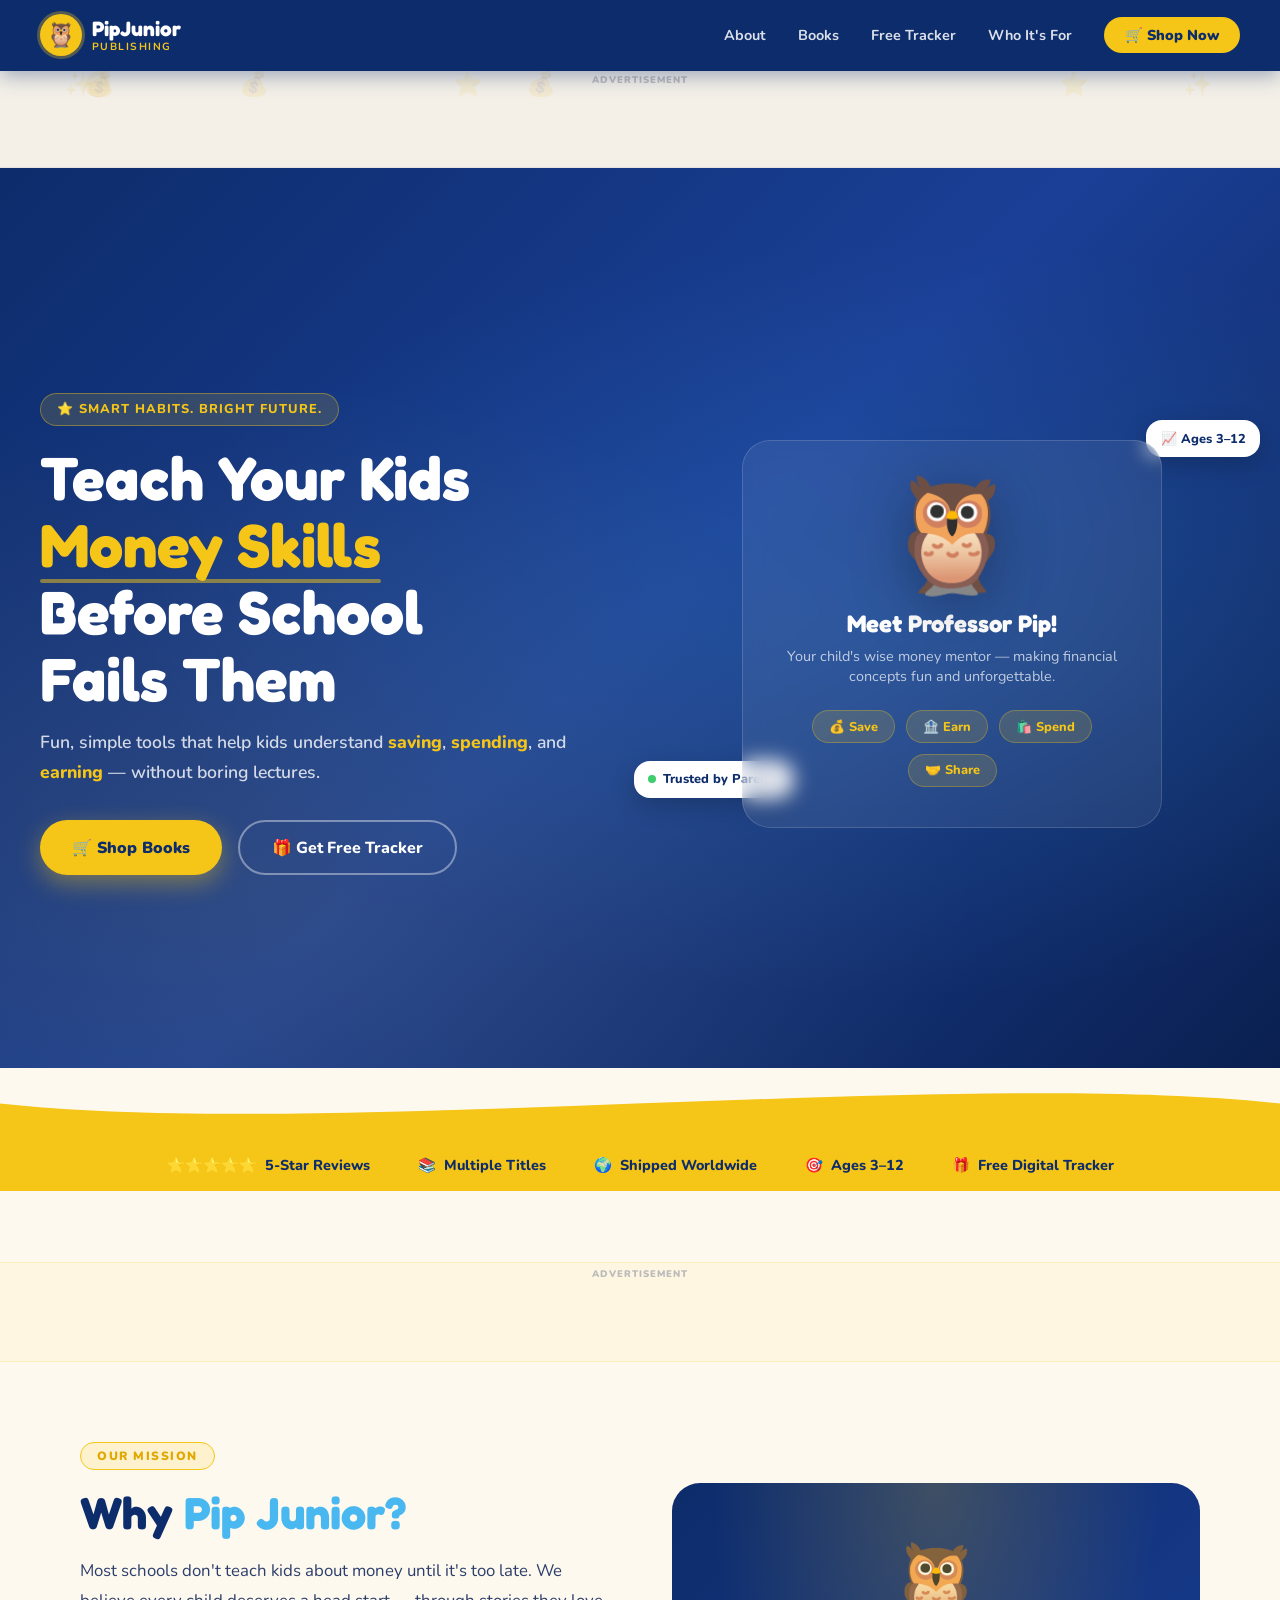
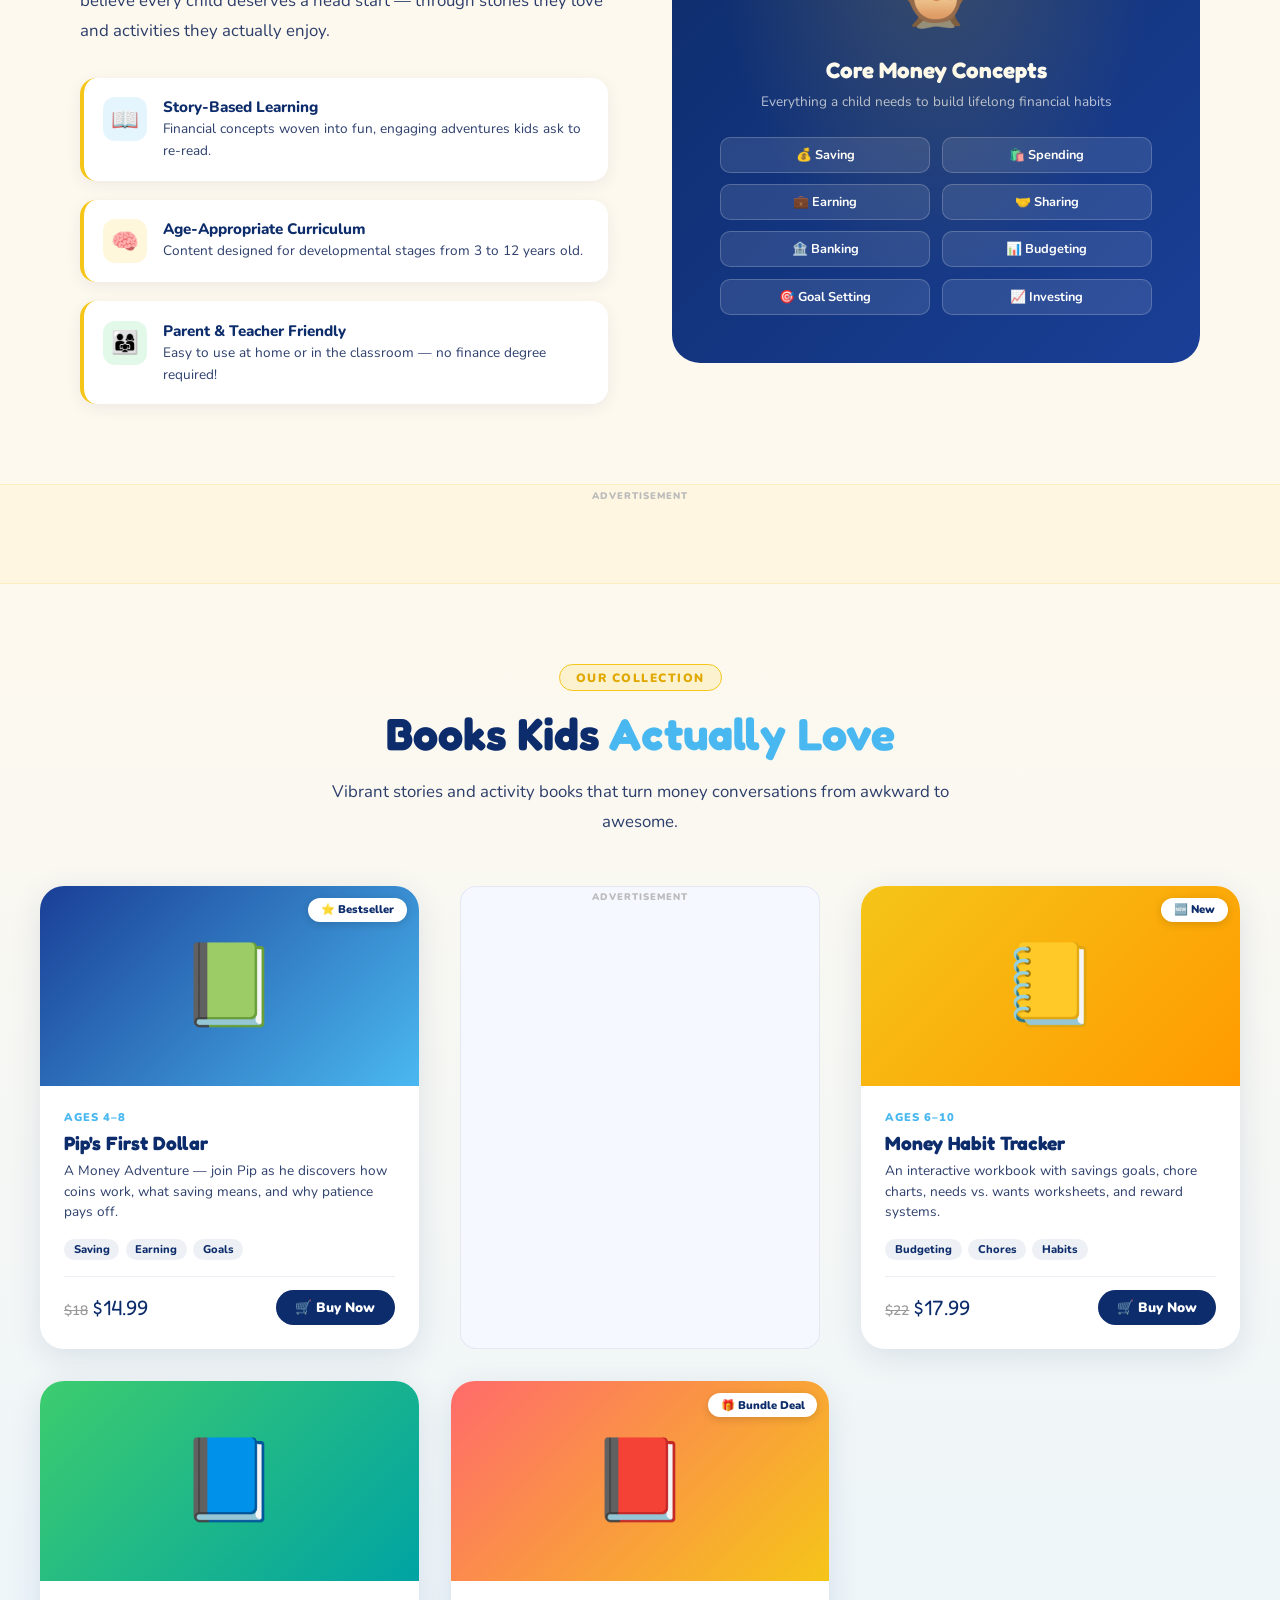
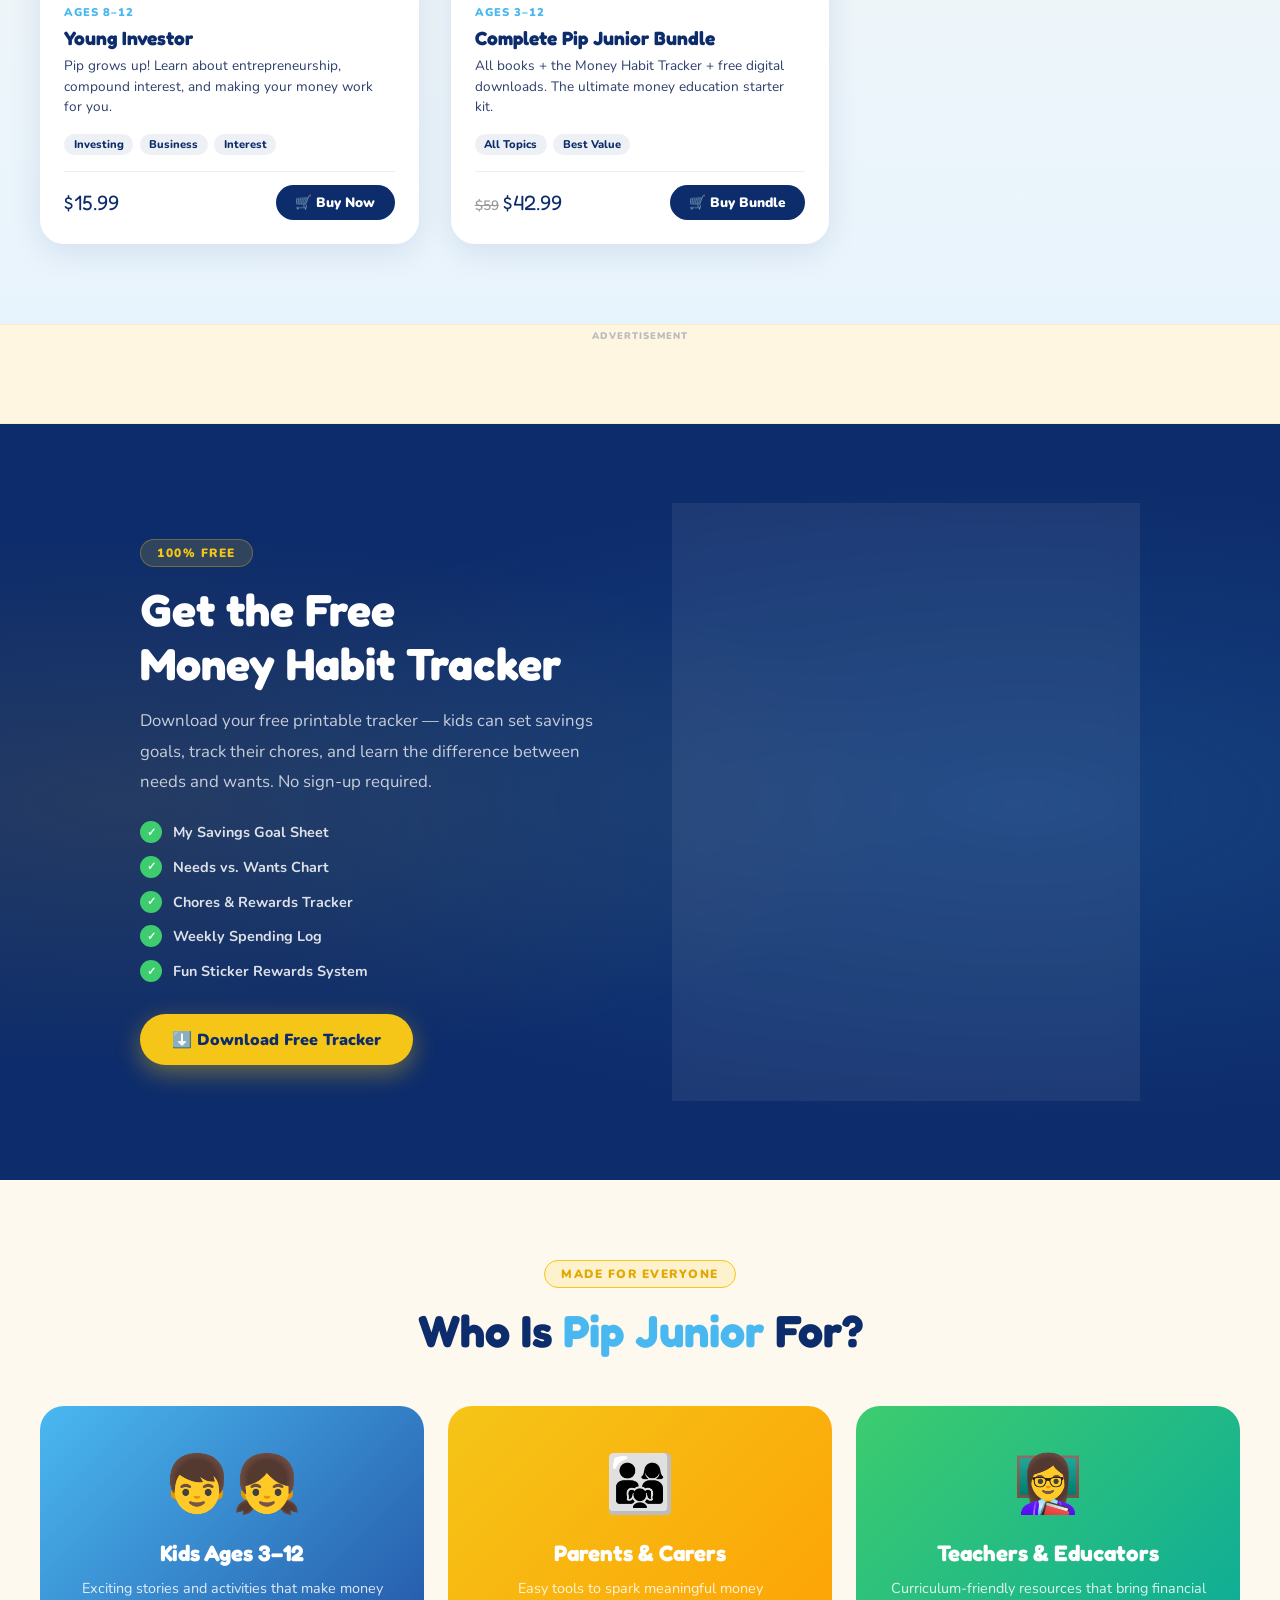
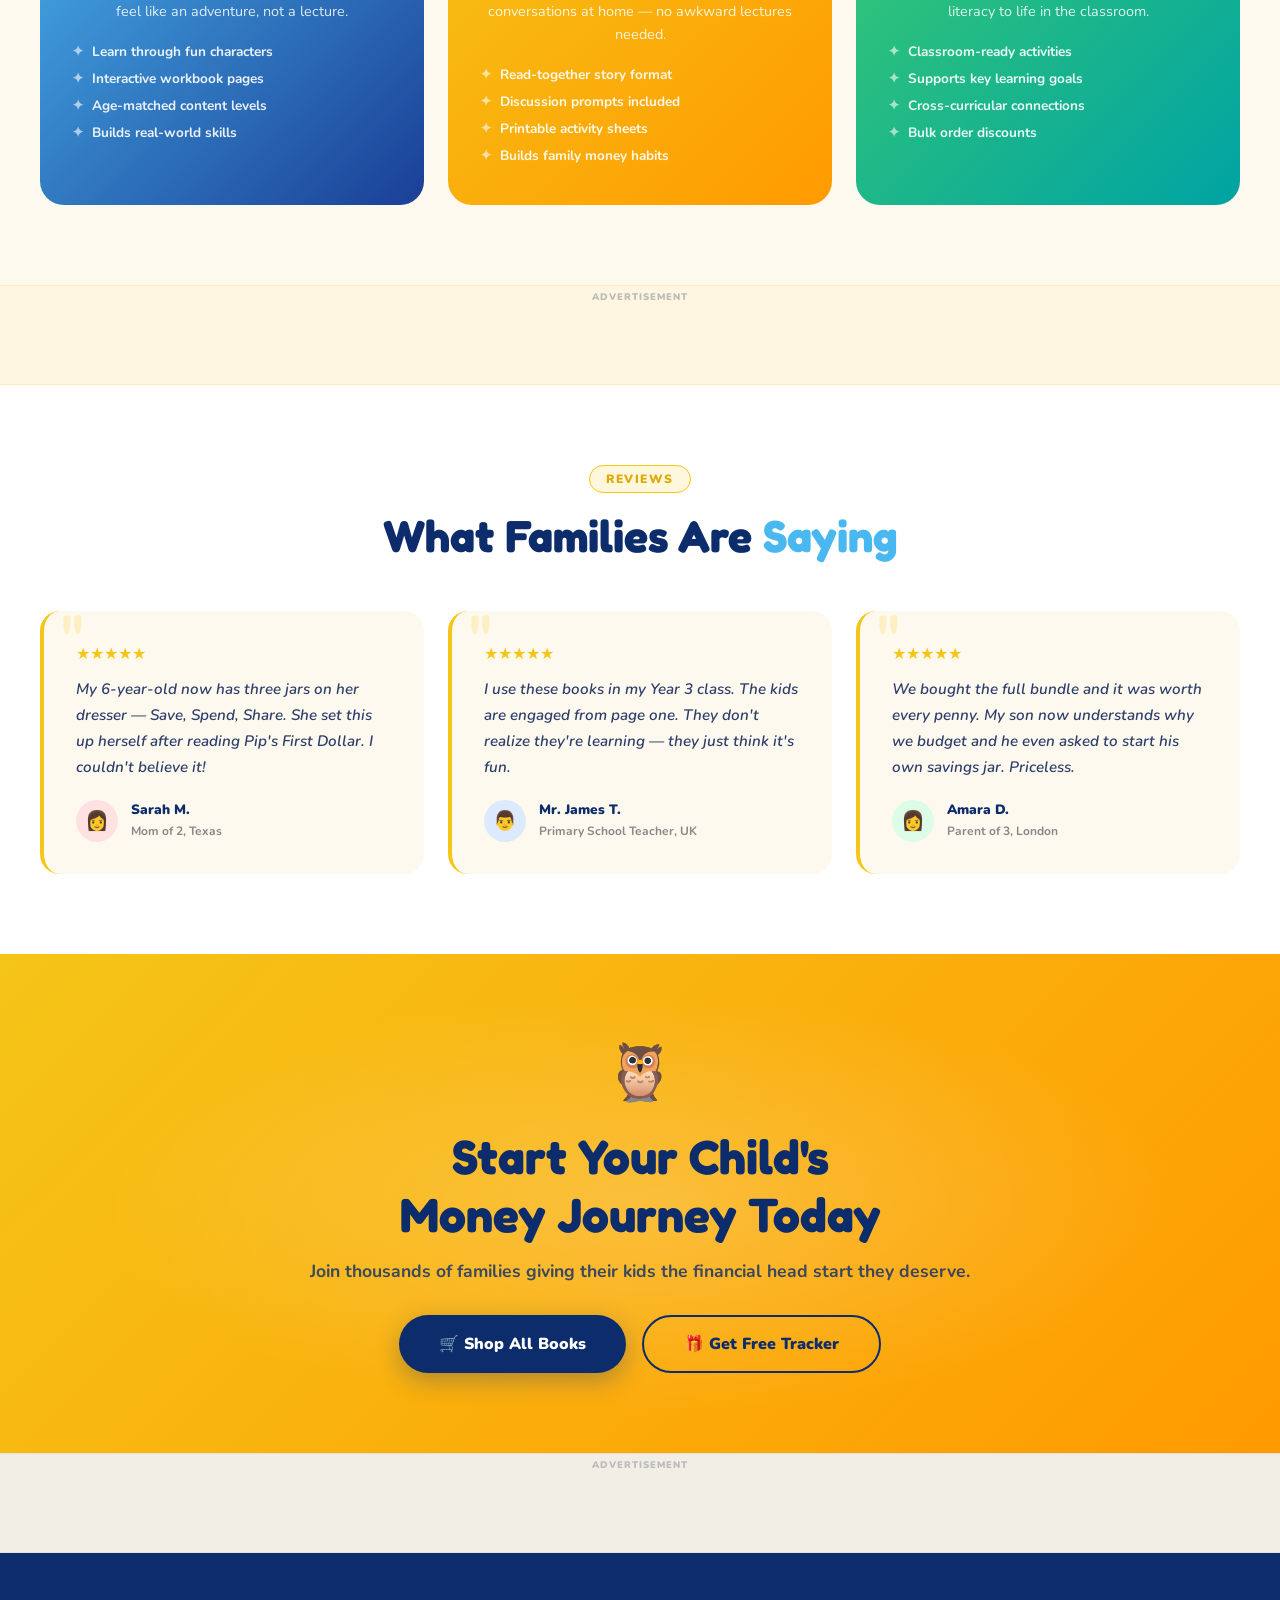
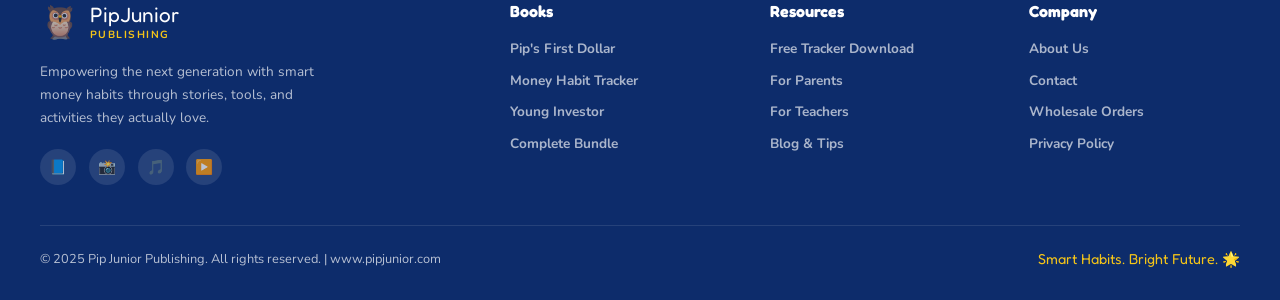
==== commit 6ee99376: "advertisement" ====
--- a/index.html
+++ b/index.html
@@ -3,8 +3,17 @@
 <head>
 <meta charset="UTF-8">
 <meta name="viewport" content="width=device-width, initial-scale=1.0">
+<meta name="description" content="Fun financial literacy books and resources for kids aged 3–12. Smart Habits. Bright Future.">
 <title>Pip Junior Publishing – Smart Habits. Bright Future.</title>
 <link href="https://fonts.googleapis.com/css2?family=Fredoka+One&family=Nunito:wght@400;600;700;800;900&display=swap" rel="stylesheet">
+
+<!-- ═══════════════════════════════════════════════════════════
+     GOOGLE ADSENSE — Replace ca-pub-XXXXXXXXXXXXXXXX with
+     your real Publisher ID from https://adsense.google.com
+═══════════════════════════════════════════════════════════ -->
+<script async src="https://pagead2.googlesyndication.com/pagead/js/adsbygoogle.js?client=ca-pub-XXXXXXXXXXXXXXXX"
+     crossorigin="anonymous"></script>
+
 <style>
   :root {
     --navy: #0d2c6b;
@@ -21,770 +30,308 @@
   }
 
   * { margin: 0; padding: 0; box-sizing: border-box; }
-
   html { scroll-behavior: smooth; }
-
-  body {
-    font-family: 'Nunito', sans-serif;
-    background: var(--off-white);
-    color: var(--text-dark);
-    overflow-x: hidden;
-  }
-
-  /* ─── FLOATING COINS ─── */
-  .coin {
-    position: fixed;
-    font-size: 1.5rem;
-    opacity: 0.12;
-    pointer-events: none;
-    z-index: 0;
-    animation: floatCoin linear infinite;
-  }
-  @keyframes floatCoin {
-    0% { transform: translateY(110vh) rotate(0deg); opacity: 0; }
-    10% { opacity: 0.12; }
-    90% { opacity: 0.12; }
-    100% { transform: translateY(-10vh) rotate(720deg); opacity: 0; }
-  }
-
-  /* ─── NAV ─── */
-  nav {
-    position: fixed; top: 0; left: 0; right: 0; z-index: 100;
-    background: var(--navy);
-    display: flex; align-items: center; justify-content: space-between;
-    padding: 0.9rem 2.5rem;
-    box-shadow: 0 4px 20px rgba(13,44,107,0.4);
-  }
-  .nav-logo {
-    display: flex; align-items: center; gap: 0.6rem;
-    text-decoration: none;
-  }
-  .nav-logo .owl-icon {
-    width: 42px; height: 42px;
-    background: var(--gold);
-    border-radius: 50%;
-    display: flex; align-items: center; justify-content: center;
-    font-size: 1.5rem;
-    box-shadow: 0 0 0 3px rgba(245,197,24,0.3);
-  }
-  .nav-logo-text {
-    display: flex; flex-direction: column; line-height: 1.1;
-  }
-  .nav-logo-text strong {
-    font-family: 'Fredoka One', cursive;
-    font-size: 1.3rem;
-    color: var(--white);
-    letter-spacing: 0.5px;
-  }
-  .nav-logo-text span {
-    font-size: 0.65rem;
-    color: var(--gold);
-    font-weight: 700;
-    letter-spacing: 1.5px;
-    text-transform: uppercase;
-  }
-  .nav-links {
-    display: flex; align-items: center; gap: 2rem;
-    list-style: none;
-  }
-  .nav-links a {
-    color: rgba(255,255,255,0.85);
-    text-decoration: none;
-    font-weight: 700;
-    font-size: 0.9rem;
-    letter-spacing: 0.3px;
-    transition: color 0.2s;
-  }
-  .nav-links a:hover { color: var(--gold); }
-  .nav-cta {
-    background: var(--gold);
-    color: var(--navy) !important;
-    padding: 0.5rem 1.3rem;
-    border-radius: 50px;
-    font-weight: 900 !important;
-    transition: transform 0.2s, box-shadow 0.2s !important;
-  }
-  .nav-cta:hover {
-    transform: translateY(-2px);
-    box-shadow: 0 6px 16px rgba(245,197,24,0.5);
-  }
-
-  /* ─── HERO ─── */
-  .hero {
-    min-height: 100vh;
-    background: linear-gradient(135deg, var(--navy) 0%, #1a3f96 50%, #0a2050 100%);
-    position: relative;
-    overflow: hidden;
-    display: flex;
-    align-items: center;
-    padding: 6rem 2.5rem 4rem;
-  }
-  .hero::before {
-    content: '';
-    position: absolute; inset: 0;
-    background: radial-gradient(ellipse at 70% 50%, rgba(74,184,240,0.15) 0%, transparent 60%),
-                radial-gradient(ellipse at 20% 80%, rgba(245,197,24,0.1) 0%, transparent 50%);
-  }
-  .hero-stars {
-    position: absolute; inset: 0; pointer-events: none;
-  }
-  .star {
-    position: absolute;
-    width: 4px; height: 4px;
-    background: white;
-    border-radius: 50%;
-    opacity: 0;
-    animation: twinkle ease-in-out infinite;
-  }
-  @keyframes twinkle {
-    0%, 100% { opacity: 0; transform: scale(0.5); }
-    50% { opacity: 0.7; transform: scale(1); }
-  }
-
-  .hero-inner {
-    max-width: 1200px;
-    margin: 0 auto;
-    display: grid;
-    grid-template-columns: 1fr 1fr;
-    gap: 3rem;
-    align-items: center;
-    position: relative; z-index: 2;
-    width: 100%;
-  }
-  .hero-badge {
-    display: inline-flex; align-items: center; gap: 0.5rem;
-    background: rgba(245,197,24,0.15);
-    border: 1.5px solid rgba(245,197,24,0.4);
-    color: var(--gold);
-    padding: 0.4rem 1rem;
-    border-radius: 50px;
-    font-size: 0.8rem;
-    font-weight: 800;
-    letter-spacing: 1px;
-    text-transform: uppercase;
-    margin-bottom: 1.2rem;
-    animation: fadeInDown 0.6s ease both;
-  }
-  .hero-title {
-    font-family: 'Fredoka One', cursive;
-    font-size: clamp(2.4rem, 5vw, 3.8rem);
-    color: white;
-    line-height: 1.1;
-    margin-bottom: 1rem;
-    animation: fadeInDown 0.7s ease 0.1s both;
-  }
-  .hero-title .highlight {
-    color: var(--gold);
-    position: relative;
-    display: inline-block;
-  }
-  .hero-title .highlight::after {
-    content: '';
-    position: absolute;
-    bottom: -4px; left: 0; right: 0;
-    height: 4px;
-    background: var(--gold);
-    border-radius: 2px;
-    opacity: 0.5;
-  }
-  .hero-sub {
-    font-size: 1.1rem;
-    color: rgba(255,255,255,0.8);
-    line-height: 1.7;
-    margin-bottom: 2rem;
-    font-weight: 600;
-    animation: fadeInDown 0.7s ease 0.2s both;
-  }
-  .hero-sub span { color: var(--gold); font-weight: 800; }
-  .hero-btns {
-    display: flex; gap: 1rem; flex-wrap: wrap;
-    animation: fadeInDown 0.7s ease 0.3s both;
-  }
-  .btn-primary {
-    display: inline-flex; align-items: center; gap: 0.5rem;
-    background: var(--gold);
-    color: var(--navy);
-    padding: 0.9rem 2rem;
-    border-radius: 50px;
-    font-weight: 900;
-    font-size: 1rem;
-    text-decoration: none;
-    transition: transform 0.2s, box-shadow 0.2s;
-    box-shadow: 0 8px 24px rgba(245,197,24,0.4);
-  }
-  .btn-primary:hover { transform: translateY(-3px); box-shadow: 0 12px 32px rgba(245,197,24,0.5); }
-  .btn-secondary {
-    display: inline-flex; align-items: center; gap: 0.5rem;
-    background: transparent;
-    color: white;
-    padding: 0.9rem 2rem;
-    border-radius: 50px;
-    font-weight: 800;
-    font-size: 1rem;
-    text-decoration: none;
-    border: 2px solid rgba(255,255,255,0.4);
-    transition: all 0.2s;
-  }
-  .btn-secondary:hover { background: rgba(255,255,255,0.1); border-color: white; }
-
-  /* Hero visual side */
-  .hero-visual {
-    position: relative;
+  body { font-family: 'Nunito', sans-serif; background: var(--off-white); color: var(--text-dark); overflow-x: hidden; }
+
+  /* ── AD SLOTS ─────────────────────────────────────────────
+     These classes wrap every ad unit for consistent styling.
+     .ad-slot        = generic wrapper
+     .ad-leaderboard = 728×90 / responsive leaderboard
+     .ad-rectangle   = 336×280 / large rectangle
+     .ad-banner      = full-width strip between sections
+  ─────────────────────────────────────────────────────────── */
+  .ad-slot {
     display: flex;
     justify-content: center;
     align-items: center;
-    animation: fadeInRight 0.8s ease 0.2s both;
+    width: 100%;
+    overflow: hidden;
   }
-  .hero-card {
-    background: rgba(255,255,255,0.07);
-    border: 1px solid rgba(255,255,255,0.15);
-    backdrop-filter: blur(10px);
-    border-radius: 28px;
-    padding: 2.5rem;
-    text-align: center;
-    position: relative;
-    width: 100%;
-    max-width: 420px;
+  /* Label shown while ad loads / in dev */
+  .ad-slot::before {
+    content: attr(data-label);
+    position: absolute;
+    font-size: 0.6rem;
+    font-weight: 900;
+    letter-spacing: 1px;
+    text-transform: uppercase;
+    color: #bbb;
+    top: 4px;
+    left: 50%;
+    transform: translateX(-50%);
+    white-space: nowrap;
+    pointer-events: none;
   }
-  .owl-mascot {
-    font-size: 7rem;
-    line-height: 1;
-    margin-bottom: 1rem;
-    filter: drop-shadow(0 10px 30px rgba(0,0,0,0.3));
-    animation: owlFloat 3s ease-in-out infinite;
+  .ad-slot { position: relative; }
+
+  /* Leaderboard – below nav */
+  .ad-leaderboard {
+    background: rgba(13,44,107,0.04);
+    border-top: 1px solid rgba(13,44,107,0.07);
+    border-bottom: 1px solid rgba(13,44,107,0.07);
+    padding: 0.5rem 0;
+    min-height: 100px;
   }
-  @keyframes owlFloat {
-    0%, 100% { transform: translateY(0px) rotate(-2deg); }
-    50% { transform: translateY(-12px) rotate(2deg); }
+  /* Between-section banner */
+  .ad-banner {
+    background: rgba(245,197,24,0.06);
+    border-top: 1px solid rgba(245,197,24,0.18);
+    border-bottom: 1px solid rgba(245,197,24,0.18);
+    padding: 0.75rem 0;
+    min-height: 100px;
   }
-  .hero-card h3 {
-    font-family: 'Fredoka One', cursive;
-    font-size: 1.5rem;
-    color: white;
-    margin-bottom: 0.5rem;
+  /* In-content rectangle */
+  .ad-rectangle {
+    background: #f5f8ff;
+    border: 1px solid rgba(13,44,107,0.08);
+    border-radius: 16px;
+    padding: 1rem;
+    min-height: 290px;
+    min-width: 280px;
+    max-width: 360px;
+    margin: 0 auto;
   }
+
+  /* ── FLOATING COINS ── */
+  .coin { position: fixed; font-size: 1.5rem; opacity: 0.12; pointer-events: none; z-index: 0; animation: floatCoin linear infinite; }
+  @keyframes floatCoin {
+    0%   { transform: translateY(110vh) rotate(0deg);   opacity: 0; }
+    10%  { opacity: 0.12; }
+    90%  { opacity: 0.12; }
+    100% { transform: translateY(-10vh) rotate(720deg); opacity: 0; }
+  }
+
+  /* ── NAV ── */
+  nav { position: fixed; top: 0; left: 0; right: 0; z-index: 200; background: var(--navy); display: flex; align-items: center; justify-content: space-between; padding: 0.9rem 2.5rem; box-shadow: 0 4px 20px rgba(13,44,107,0.4); }
+  .nav-logo { display: flex; align-items: center; gap: 0.6rem; text-decoration: none; }
+  .nav-logo .owl-icon { width: 42px; height: 42px; background: var(--gold); border-radius: 50%; display: flex; align-items: center; justify-content: center; font-size: 1.5rem; box-shadow: 0 0 0 3px rgba(245,197,24,0.3); }
+  .nav-logo-text { display: flex; flex-direction: column; line-height: 1.1; }
+  .nav-logo-text strong { font-family: 'Fredoka One', cursive; font-size: 1.3rem; color: var(--white); }
+  .nav-logo-text span { font-size: 0.65rem; color: var(--gold); font-weight: 700; letter-spacing: 1.5px; text-transform: uppercase; }
+  .nav-links { display: flex; align-items: center; gap: 2rem; list-style: none; }
+  .nav-links a { color: rgba(255,255,255,0.85); text-decoration: none; font-weight: 700; font-size: 0.9rem; transition: color 0.2s; }
+  .nav-links a:hover { color: var(--gold); }
+  .nav-cta { background: var(--gold); color: var(--navy) !important; padding: 0.5rem 1.3rem; border-radius: 50px; font-weight: 900 !important; transition: transform 0.2s, box-shadow 0.2s !important; }
+  .nav-cta:hover { transform: translateY(-2px); box-shadow: 0 6px 16px rgba(245,197,24,0.5); }
+  /* Hamburger */
+  .hamburger { display: none; flex-direction: column; justify-content: center; gap: 5px; background: transparent; border: none; cursor: pointer; padding: 6px; }
+  .hamburger span { display: block; width: 24px; height: 3px; background: white; border-radius: 3px; transition: all 0.3s; }
+  .hamburger.open span:nth-child(1) { transform: translateY(8px) rotate(45deg); }
+  .hamburger.open span:nth-child(2) { opacity: 0; }
+  .hamburger.open span:nth-child(3) { transform: translateY(-8px) rotate(-45deg); }
+
+  /* ── HERO ── */
+  .hero { min-height: 100vh; background: linear-gradient(135deg, var(--navy) 0%, #1a3f96 50%, #0a2050 100%); position: relative; overflow: hidden; display: flex; align-items: center; padding: 6rem 2.5rem 4rem; }
+  .hero::before { content: ''; position: absolute; inset: 0; background: radial-gradient(ellipse at 70% 50%, rgba(74,184,240,0.15) 0%, transparent 60%), radial-gradient(ellipse at 20% 80%, rgba(245,197,24,0.1) 0%, transparent 50%); }
+  .hero-stars { position: absolute; inset: 0; pointer-events: none; }
+  .star { position: absolute; width: 4px; height: 4px; background: white; border-radius: 50%; opacity: 0; animation: twinkle ease-in-out infinite; }
+  @keyframes twinkle { 0%, 100% { opacity: 0; transform: scale(0.5); } 50% { opacity: 0.7; transform: scale(1); } }
+  .hero-inner { max-width: 1200px; margin: 0 auto; display: grid; grid-template-columns: 1fr 1fr; gap: 3rem; align-items: center; position: relative; z-index: 2; width: 100%; }
+  .hero-badge { display: inline-flex; align-items: center; gap: 0.5rem; background: rgba(245,197,24,0.15); border: 1.5px solid rgba(245,197,24,0.4); color: var(--gold); padding: 0.4rem 1rem; border-radius: 50px; font-size: 0.8rem; font-weight: 800; letter-spacing: 1px; text-transform: uppercase; margin-bottom: 1.2rem; animation: fadeInDown 0.6s ease both; }
+  .hero-title { font-family: 'Fredoka One', cursive; font-size: clamp(2.4rem, 5vw, 3.8rem); color: white; line-height: 1.1; margin-bottom: 1rem; animation: fadeInDown 0.7s ease 0.1s both; }
+  .hero-title .highlight { color: var(--gold); position: relative; display: inline-block; }
+  .hero-title .highlight::after { content: ''; position: absolute; bottom: -4px; left: 0; right: 0; height: 4px; background: var(--gold); border-radius: 2px; opacity: 0.5; }
+  .hero-sub { font-size: 1.1rem; color: rgba(255,255,255,0.8); line-height: 1.7; margin-bottom: 2rem; font-weight: 600; animation: fadeInDown 0.7s ease 0.2s both; }
+  .hero-sub span { color: var(--gold); font-weight: 800; }
+  .hero-btns { display: flex; gap: 1rem; flex-wrap: wrap; animation: fadeInDown 0.7s ease 0.3s both; }
+  .btn-primary { display: inline-flex; align-items: center; gap: 0.5rem; background: var(--gold); color: var(--navy); padding: 0.9rem 2rem; border-radius: 50px; font-weight: 900; font-size: 1rem; text-decoration: none; transition: transform 0.2s, box-shadow 0.2s; box-shadow: 0 8px 24px rgba(245,197,24,0.4); }
+  .btn-primary:hover { transform: translateY(-3px); box-shadow: 0 12px 32px rgba(245,197,24,0.5); }
+  .btn-secondary { display: inline-flex; align-items: center; gap: 0.5rem; background: transparent; color: white; padding: 0.9rem 2rem; border-radius: 50px; font-weight: 800; font-size: 1rem; text-decoration: none; border: 2px solid rgba(255,255,255,0.4); transition: all 0.2s; }
+  .btn-secondary:hover { background: rgba(255,255,255,0.1); border-color: white; }
+  .hero-visual { position: relative; display: flex; justify-content: center; align-items: center; animation: fadeInRight 0.8s ease 0.2s both; }
+  .hero-card { background: rgba(255,255,255,0.07); border: 1px solid rgba(255,255,255,0.15); backdrop-filter: blur(10px); border-radius: 28px; padding: 2.5rem; text-align: center; position: relative; width: 100%; max-width: 420px; }
+  .owl-mascot { font-size: 7rem; line-height: 1; margin-bottom: 1rem; filter: drop-shadow(0 10px 30px rgba(0,0,0,0.3)); animation: owlFloat 3s ease-in-out infinite; }
+  @keyframes owlFloat { 0%, 100% { transform: translateY(0px) rotate(-2deg); } 50% { transform: translateY(-12px) rotate(2deg); } }
+  .hero-card h3 { font-family: 'Fredoka One', cursive; font-size: 1.5rem; color: white; margin-bottom: 0.5rem; }
   .hero-card p { color: rgba(255,255,255,0.7); font-size: 0.9rem; margin-bottom: 1.5rem; }
-  .stat-pills {
-    display: flex; gap: 0.7rem; justify-content: center; flex-wrap: wrap;
-  }
-  .stat-pill {
-    background: rgba(245,197,24,0.15);
-    border: 1px solid rgba(245,197,24,0.3);
-    color: var(--gold);
-    padding: 0.4rem 1rem;
-    border-radius: 50px;
-    font-size: 0.8rem;
-    font-weight: 800;
-  }
-  .floating-badge {
-    position: absolute;
-    background: white;
-    border-radius: 16px;
-    padding: 0.6rem 0.9rem;
-    display: flex; align-items: center; gap: 0.4rem;
-    font-size: 0.8rem;
-    font-weight: 800;
-    color: var(--navy);
-    box-shadow: 0 8px 24px rgba(0,0,0,0.2);
-    animation: badgeFloat 4s ease-in-out infinite;
-  }
-  .floating-badge.b1 { top: -20px; right: -20px; animation-delay: 0s; }
+  .stat-pills { display: flex; gap: 0.7rem; justify-content: center; flex-wrap: wrap; }
+  .stat-pill { background: rgba(245,197,24,0.15); border: 1px solid rgba(245,197,24,0.3); color: var(--gold); padding: 0.4rem 1rem; border-radius: 50px; font-size: 0.8rem; font-weight: 800; }
+  .floating-badge { position: absolute; background: white; border-radius: 16px; padding: 0.6rem 0.9rem; display: flex; align-items: center; gap: 0.4rem; font-size: 0.8rem; font-weight: 800; color: var(--navy); box-shadow: 0 8px 24px rgba(0,0,0,0.2); animation: badgeFloat 4s ease-in-out infinite; }
+  .floating-badge.b1 { top: -20px; right: -20px; }
   .floating-badge.b2 { bottom: 30px; left: -30px; animation-delay: 1.5s; }
   .floating-badge .dot { width: 8px; height: 8px; border-radius: 50%; background: var(--green); }
-  @keyframes badgeFloat {
-    0%, 100% { transform: translateY(0); }
-    50% { transform: translateY(-8px); }
-  }
-
-  /* ─── WAVE DIVIDER ─── */
+  @keyframes badgeFloat { 0%, 100% { transform: translateY(0); } 50% { transform: translateY(-8px); } }
+
+  /* ── WAVES ── */
   .wave-divider { line-height: 0; }
   .wave-divider svg { display: block; width: 100%; }
 
-  /* ─── SOCIAL PROOF STRIP ─── */
-  .proof-strip {
-    background: var(--gold);
-    padding: 1rem 2.5rem;
-    display: flex; align-items: center; justify-content: center; gap: 3rem;
-    flex-wrap: wrap;
-  }
-  .proof-item {
-    display: flex; align-items: center; gap: 0.5rem;
-    font-weight: 800; color: var(--navy); font-size: 0.9rem;
-  }
-
-  /* ─── ABOUT SECTION ─── */
-  .section {
-    padding: 5rem 2.5rem;
-    max-width: 1200px;
-    margin: 0 auto;
-  }
-  .section-tag {
-    display: inline-block;
-    background: rgba(245,197,24,0.15);
-    border: 1.5px solid var(--gold);
-    color: var(--gold-dark);
-    padding: 0.3rem 1rem;
-    border-radius: 50px;
-    font-size: 0.75rem;
-    font-weight: 900;
-    letter-spacing: 1.5px;
-    text-transform: uppercase;
-    margin-bottom: 1rem;
-  }
-  .section-title {
-    font-family: 'Fredoka One', cursive;
-    font-size: clamp(1.8rem, 4vw, 2.8rem);
-    color: var(--navy);
-    line-height: 1.2;
-    margin-bottom: 1rem;
-  }
+  /* ── PROOF STRIP ── */
+  .proof-strip { background: var(--gold); padding: 1rem 2.5rem; display: flex; align-items: center; justify-content: center; gap: 3rem; flex-wrap: wrap; }
+  .proof-item { display: flex; align-items: center; gap: 0.5rem; font-weight: 800; color: var(--navy); font-size: 0.9rem; }
+
+  /* ── SECTIONS ── */
+  .section { padding: 5rem 2.5rem; max-width: 1200px; margin: 0 auto; }
+  .section-tag { display: inline-block; background: rgba(245,197,24,0.15); border: 1.5px solid var(--gold); color: var(--gold-dark); padding: 0.3rem 1rem; border-radius: 50px; font-size: 0.75rem; font-weight: 900; letter-spacing: 1.5px; text-transform: uppercase; margin-bottom: 1rem; }
+  .section-title { font-family: 'Fredoka One', cursive; font-size: clamp(1.8rem, 4vw, 2.8rem); color: var(--navy); line-height: 1.2; margin-bottom: 1rem; }
   .section-title .accent { color: var(--sky); }
-  .section-body {
-    font-size: 1.05rem;
-    color: var(--text-body);
-    line-height: 1.8;
-    max-width: 620px;
-  }
-
-  /* About Grid */
-  .about-grid {
-    display: grid;
-    grid-template-columns: 1fr 1fr;
-    gap: 4rem;
-    align-items: center;
-  }
-  .about-features {
-    display: flex; flex-direction: column; gap: 1.2rem;
-    margin-top: 2rem;
-  }
-  .feature-item {
-    display: flex; gap: 1rem; align-items: flex-start;
-    background: white;
-    border-radius: 16px;
-    padding: 1.2rem;
-    box-shadow: 0 4px 16px rgba(13,44,107,0.07);
-    border-left: 4px solid var(--gold);
-    transition: transform 0.2s;
-  }
+  .section-body { font-size: 1.05rem; color: var(--text-body); line-height: 1.8; max-width: 620px; }
+
+  /* ── ABOUT ── */
+  .about-grid { display: grid; grid-template-columns: 1fr 1fr; gap: 4rem; align-items: center; }
+  .about-features { display: flex; flex-direction: column; gap: 1.2rem; margin-top: 2rem; }
+  .feature-item { display: flex; gap: 1rem; align-items: flex-start; background: white; border-radius: 16px; padding: 1.2rem; box-shadow: 0 4px 16px rgba(13,44,107,0.07); border-left: 4px solid var(--gold); transition: transform 0.2s; }
   .feature-item:hover { transform: translateX(6px); }
-  .feature-icon {
-    width: 44px; height: 44px; min-width: 44px;
-    border-radius: 12px;
-    display: flex; align-items: center; justify-content: center;
-    font-size: 1.4rem;
-  }
+  .feature-icon { width: 44px; height: 44px; min-width: 44px; border-radius: 12px; display: flex; align-items: center; justify-content: center; font-size: 1.4rem; }
   .feature-icon.blue { background: rgba(74,184,240,0.15); }
   .feature-icon.gold { background: rgba(245,197,24,0.15); }
   .feature-icon.green { background: rgba(61,204,110,0.15); }
   .feature-text strong { display: block; font-size: 0.95rem; font-weight: 800; color: var(--navy); }
   .feature-text span { font-size: 0.85rem; color: var(--text-body); }
-
-  .about-visual {
-    background: linear-gradient(135deg, var(--navy) 0%, #1a3f96 100%);
-    border-radius: 28px;
-    padding: 3rem;
-    text-align: center;
-    position: relative;
-    overflow: hidden;
-  }
-  .about-visual::before {
-    content: '';
-    position: absolute; inset: 0;
-    background: radial-gradient(ellipse at 50% 0%, rgba(245,197,24,0.2) 0%, transparent 60%);
-  }
+  .about-visual { background: linear-gradient(135deg, var(--navy) 0%, #1a3f96 100%); border-radius: 28px; padding: 3rem; text-align: center; position: relative; overflow: hidden; }
+  .about-visual::before { content: ''; position: absolute; inset: 0; background: radial-gradient(ellipse at 50% 0%, rgba(245,197,24,0.2) 0%, transparent 60%); }
   .about-visual .big-owl { font-size: 5rem; margin-bottom: 1rem; }
-  .about-visual h3 {
-    font-family: 'Fredoka One', cursive;
-    font-size: 1.4rem; color: white; margin-bottom: 0.5rem;
-  }
+  .about-visual h3 { font-family: 'Fredoka One', cursive; font-size: 1.4rem; color: white; margin-bottom: 0.5rem; }
   .about-visual p { color: rgba(255,255,255,0.7); font-size: 0.85rem; line-height: 1.6; }
-  .topics-grid {
-    display: grid; grid-template-columns: 1fr 1fr; gap: 0.7rem; margin-top: 1.5rem;
-  }
-  .topic-chip {
-    background: rgba(255,255,255,0.1);
-    border: 1px solid rgba(255,255,255,0.2);
-    color: white;
-    padding: 0.5rem;
-    border-radius: 10px;
-    font-size: 0.8rem;
-    font-weight: 700;
-    text-align: center;
-  }
-
-  /* ─── BOOKS SECTION ─── */
-  .books-section {
-    background: linear-gradient(180deg, var(--off-white) 0%, #e8f4fd 100%);
-    padding: 5rem 2.5rem;
-  }
+  .topics-grid { display: grid; grid-template-columns: 1fr 1fr; gap: 0.7rem; margin-top: 1.5rem; }
+  .topic-chip { background: rgba(255,255,255,0.1); border: 1px solid rgba(255,255,255,0.2); color: white; padding: 0.5rem; border-radius: 10px; font-size: 0.8rem; font-weight: 700; text-align: center; }
+
+  /* ── BOOKS ── */
+  .books-section { background: linear-gradient(180deg, var(--off-white) 0%, #e8f4fd 100%); padding: 5rem 2.5rem; }
   .books-inner { max-width: 1200px; margin: 0 auto; }
   .books-header { text-align: center; margin-bottom: 3rem; }
-  .books-grid {
-    display: grid;
-    grid-template-columns: repeat(auto-fill, minmax(280px, 1fr));
-    gap: 2rem;
-  }
-  .book-card {
-    background: white;
-    border-radius: 24px;
-    overflow: hidden;
-    box-shadow: 0 8px 32px rgba(13,44,107,0.1);
-    transition: transform 0.3s, box-shadow 0.3s;
-    position: relative;
-  }
-  .book-card:hover {
-    transform: translateY(-8px);
-    box-shadow: 0 20px 48px rgba(13,44,107,0.18);
-  }
-  .book-card-img {
-    height: 200px;
-    display: flex; align-items: center; justify-content: center;
-    font-size: 5rem;
-    position: relative;
-    overflow: hidden;
-  }
+  .books-grid { display: grid; grid-template-columns: repeat(auto-fill, minmax(280px, 1fr)); gap: 2rem; }
+  .book-card { background: white; border-radius: 24px; overflow: hidden; box-shadow: 0 8px 32px rgba(13,44,107,0.1); transition: transform 0.3s, box-shadow 0.3s; position: relative; }
+  .book-card:hover { transform: translateY(-8px); box-shadow: 0 20px 48px rgba(13,44,107,0.18); }
+  .book-card-img { height: 200px; display: flex; align-items: center; justify-content: center; font-size: 5rem; position: relative; overflow: hidden; }
   .book-card-img.c1 { background: linear-gradient(135deg, #1a3f96, #4ab8f0); }
   .book-card-img.c2 { background: linear-gradient(135deg, #f5c518, #ff9a00); }
   .book-card-img.c3 { background: linear-gradient(135deg, #3dcc6e, #00a3a3); }
   .book-card-img.c4 { background: linear-gradient(135deg, #ff6b6b, #f5c518); }
-  .book-badge {
-    position: absolute; top: 12px; right: 12px;
-    background: white;
-    border-radius: 50px;
-    padding: 0.3rem 0.8rem;
-    font-size: 0.7rem;
-    font-weight: 900;
-    color: var(--navy);
-    box-shadow: 0 2px 8px rgba(0,0,0,0.15);
-  }
+  .book-badge { position: absolute; top: 12px; right: 12px; background: white; border-radius: 50px; padding: 0.3rem 0.8rem; font-size: 0.7rem; font-weight: 900; color: var(--navy); box-shadow: 0 2px 8px rgba(0,0,0,0.15); }
   .book-info { padding: 1.5rem; }
-  .book-age {
-    font-size: 0.7rem;
-    font-weight: 900;
-    color: var(--sky);
-    letter-spacing: 1px;
-    text-transform: uppercase;
-    margin-bottom: 0.4rem;
-  }
-  .book-info h3 {
-    font-family: 'Fredoka One', cursive;
-    font-size: 1.2rem;
-    color: var(--navy);
-    margin-bottom: 0.4rem;
-  }
+  .book-age { font-size: 0.7rem; font-weight: 900; color: var(--sky); letter-spacing: 1px; text-transform: uppercase; margin-bottom: 0.4rem; }
+  .book-info h3 { font-family: 'Fredoka One', cursive; font-size: 1.2rem; color: var(--navy); margin-bottom: 0.4rem; }
   .book-info p { font-size: 0.85rem; color: var(--text-body); line-height: 1.5; margin-bottom: 1rem; }
   .book-topics { display: flex; gap: 0.4rem; flex-wrap: wrap; margin-bottom: 1rem; }
-  .topic-tag {
-    background: rgba(13,44,107,0.07);
-    color: var(--navy);
-    padding: 0.2rem 0.6rem;
-    border-radius: 50px;
-    font-size: 0.7rem;
-    font-weight: 800;
-  }
-  .book-footer {
-    display: flex; align-items: center; justify-content: space-between;
-    padding-top: 0.8rem;
-    border-top: 1px solid rgba(13,44,107,0.08);
-  }
-  .book-price {
-    font-family: 'Fredoka One', cursive;
-    font-size: 1.3rem;
-    color: var(--navy);
-  }
+  .topic-tag { background: rgba(13,44,107,0.07); color: var(--navy); padding: 0.2rem 0.6rem; border-radius: 50px; font-size: 0.7rem; font-weight: 800; }
+  .book-footer { display: flex; align-items: center; justify-content: space-between; padding-top: 0.8rem; border-top: 1px solid rgba(13,44,107,0.08); }
+  .book-price { font-family: 'Fredoka One', cursive; font-size: 1.3rem; color: var(--navy); }
   .book-price .orig { font-size: 0.85rem; color: #999; text-decoration: line-through; font-family: 'Nunito'; font-weight: 600; margin-right: 0.3rem; }
-  .btn-buy {
-    background: var(--navy);
-    color: white;
-    padding: 0.5rem 1.2rem;
-    border-radius: 50px;
-    font-weight: 900;
-    font-size: 0.85rem;
-    text-decoration: none;
-    transition: all 0.2s;
-    display: inline-flex; align-items: center; gap: 0.3rem;
-  }
+  .btn-buy { background: var(--navy); color: white; padding: 0.5rem 1.2rem; border-radius: 50px; font-weight: 900; font-size: 0.85rem; text-decoration: none; transition: all 0.2s; display: inline-flex; align-items: center; gap: 0.3rem; }
   .btn-buy:hover { background: var(--gold); color: var(--navy); transform: scale(1.05); }
 
-  /* ─── FREE TRACKER ─── */
-  .tracker-section {
-    background: var(--navy);
-    padding: 5rem 2.5rem;
-    position: relative;
-    overflow: hidden;
-  }
-  .tracker-section::before {
-    content: '';
-    position: absolute; inset: 0;
-    background: radial-gradient(ellipse at 80% 50%, rgba(74,184,240,0.15) 0%, transparent 60%),
-                radial-gradient(ellipse at 10% 50%, rgba(245,197,24,0.1) 0%, transparent 50%);
-  }
-  .tracker-inner {
-    max-width: 1000px; margin: 0 auto;
-    display: grid; grid-template-columns: 1fr 1fr;
-    gap: 4rem; align-items: center;
-    position: relative; z-index: 2;
-  }
+  /* ── TRACKER ── */
+  .tracker-section { background: var(--navy); padding: 5rem 2.5rem; position: relative; overflow: hidden; }
+  .tracker-section::before { content: ''; position: absolute; inset: 0; background: radial-gradient(ellipse at 80% 50%, rgba(74,184,240,0.15) 0%, transparent 60%), radial-gradient(ellipse at 10% 50%, rgba(245,197,24,0.1) 0%, transparent 50%); }
+  .tracker-inner { max-width: 1000px; margin: 0 auto; display: grid; grid-template-columns: 1fr 1fr; gap: 4rem; align-items: center; position: relative; z-index: 2; }
   .tracker-content .section-tag { background: rgba(245,197,24,0.15); color: var(--gold); border-color: rgba(245,197,24,0.3); }
   .tracker-content .section-title { color: white; }
   .tracker-content .section-body { color: rgba(255,255,255,0.75); }
   .tracker-features { display: flex; flex-direction: column; gap: 0.8rem; margin: 1.5rem 0 2rem; }
-  .tracker-feat {
-    display: flex; align-items: center; gap: 0.7rem;
-    color: rgba(255,255,255,0.85);
-    font-weight: 700; font-size: 0.9rem;
-  }
-  .tracker-feat .check {
-    width: 22px; height: 22px; min-width: 22px;
-    background: var(--green);
-    border-radius: 50%;
-    display: flex; align-items: center; justify-content: center;
-    font-size: 0.7rem; color: white;
-  }
-  .tracker-visual {
-    background: rgba(255,255,255,0.07);
-    border: 1px solid rgba(255,255,255,0.15);
-    border-radius: 24px;
-    padding: 2rem;
-    backdrop-filter: blur(10px);
-  }
+  .tracker-feat { display: flex; align-items: center; gap: 0.7rem; color: rgba(255,255,255,0.85); font-weight: 700; font-size: 0.9rem; }
+  .tracker-feat .check { width: 22px; height: 22px; min-width: 22px; background: var(--green); border-radius: 50%; display: flex; align-items: center; justify-content: center; font-size: 0.7rem; color: white; }
+  .tracker-visual { background: rgba(255,255,255,0.07); border: 1px solid rgba(255,255,255,0.15); border-radius: 24px; padding: 2rem; backdrop-filter: blur(10px); }
   .tracker-visual .tracker-icon { font-size: 4rem; text-align: center; margin-bottom: 1rem; }
-  .tracker-sheet {
-    background: white;
-    border-radius: 16px;
-    padding: 1.2rem;
-    margin-bottom: 1rem;
-  }
-  .tracker-sheet h4 {
-    font-family: 'Fredoka One', cursive;
-    color: var(--navy); font-size: 1rem;
-    margin-bottom: 0.8rem;
-    display: flex; align-items: center; gap: 0.4rem;
-  }
-  .tracker-row {
-    display: flex; justify-content: space-between; align-items: center;
-    padding: 0.4rem 0;
-    border-bottom: 1px solid rgba(13,44,107,0.08);
-    font-size: 0.8rem; font-weight: 700; color: var(--text-body);
-  }
+  .tracker-sheet { background: white; border-radius: 16px; padding: 1.2rem; margin-bottom: 1rem; }
+  .tracker-sheet h4 { font-family: 'Fredoka One', cursive; color: var(--navy); font-size: 1rem; margin-bottom: 0.8rem; display: flex; align-items: center; gap: 0.4rem; }
+  .tracker-row { display: flex; justify-content: space-between; align-items: center; padding: 0.4rem 0; border-bottom: 1px solid rgba(13,44,107,0.08); font-size: 0.8rem; font-weight: 700; color: var(--text-body); }
   .tracker-row:last-child { border-bottom: none; }
   .stars { color: var(--gold); letter-spacing: -2px; }
 
-  /* ─── WHO IS IT FOR ─── */
+  /* ── AUDIENCE ── */
   .audience-section { padding: 5rem 2.5rem; background: var(--off-white); }
   .audience-inner { max-width: 1200px; margin: 0 auto; }
   .audience-header { text-align: center; margin-bottom: 3rem; }
-  .audience-cards {
-    display: grid;
-    grid-template-columns: repeat(3, 1fr);
-    gap: 1.5rem;
-  }
-  .audience-card {
-    border-radius: 24px;
-    padding: 2.5rem 2rem;
-    text-align: center;
-    position: relative; overflow: hidden;
-    transition: transform 0.3s;
-  }
+  .audience-cards { display: grid; grid-template-columns: repeat(3, 1fr); gap: 1.5rem; }
+  .audience-card { border-radius: 24px; padding: 2.5rem 2rem; text-align: center; position: relative; overflow: hidden; transition: transform 0.3s; }
   .audience-card:hover { transform: translateY(-6px); }
   .audience-card.kids { background: linear-gradient(135deg, #4ab8f0, #1a3f96); }
   .audience-card.parents { background: linear-gradient(135deg, #f5c518, #ff9a00); }
   .audience-card.teachers { background: linear-gradient(135deg, #3dcc6e, #00a3a3); }
   .audience-emoji { font-size: 3.5rem; margin-bottom: 1rem; }
-  .audience-card h3 {
-    font-family: 'Fredoka One', cursive;
-    font-size: 1.4rem; color: white;
-    margin-bottom: 0.7rem;
-  }
+  .audience-card h3 { font-family: 'Fredoka One', cursive; font-size: 1.4rem; color: white; margin-bottom: 0.7rem; }
   .audience-card p { color: rgba(255,255,255,0.85); font-size: 0.9rem; line-height: 1.6; }
-  .audience-list {
-    list-style: none; margin-top: 1.2rem; text-align: left;
-    display: flex; flex-direction: column; gap: 0.5rem;
-  }
-  .audience-list li {
-    color: rgba(255,255,255,0.9); font-size: 0.85rem; font-weight: 700;
-    display: flex; gap: 0.5rem; align-items: center;
-  }
+  .audience-list { list-style: none; margin-top: 1.2rem; text-align: left; display: flex; flex-direction: column; gap: 0.5rem; }
+  .audience-list li { color: rgba(255,255,255,0.9); font-size: 0.85rem; font-weight: 700; display: flex; gap: 0.5rem; align-items: center; }
   .audience-list li::before { content: '✦'; color: rgba(255,255,255,0.6); flex-shrink: 0; }
 
-  /* ─── TESTIMONIALS ─── */
-  .testimonials-section {
-    background: white;
-    padding: 5rem 2.5rem;
-  }
+  /* ── TESTIMONIALS ── */
+  .testimonials-section { background: white; padding: 5rem 2.5rem; }
   .testimonials-inner { max-width: 1200px; margin: 0 auto; }
   .testimonials-header { text-align: center; margin-bottom: 3rem; }
-  .testimonials-grid {
-    display: grid;
-    grid-template-columns: repeat(3, 1fr);
-    gap: 1.5rem;
-  }
-  .testimonial-card {
-    background: var(--off-white);
-    border-radius: 20px;
-    padding: 2rem;
-    border-left: 4px solid var(--gold);
-    position: relative;
-  }
-  .testimonial-card::before {
-    content: '"';
-    font-family: 'Fredoka One', cursive;
-    font-size: 5rem;
-    color: var(--gold);
-    opacity: 0.2;
-    position: absolute;
-    top: -10px; left: 15px;
-    line-height: 1;
-  }
+  .testimonials-grid { display: grid; grid-template-columns: repeat(3, 1fr); gap: 1.5rem; }
+  .testimonial-card { background: var(--off-white); border-radius: 20px; padding: 2rem; border-left: 4px solid var(--gold); position: relative; }
+  .testimonial-card::before { content: '"'; font-family: 'Fredoka One', cursive; font-size: 5rem; color: var(--gold); opacity: 0.2; position: absolute; top: -10px; left: 15px; line-height: 1; }
   .testimonial-stars { color: var(--gold); font-size: 1rem; margin-bottom: 0.8rem; }
-  .testimonial-card blockquote {
-    font-size: 0.95rem;
-    color: var(--text-body);
-    line-height: 1.7;
-    font-weight: 600;
-    font-style: italic;
-    margin-bottom: 1.2rem;
-  }
-  .testimonial-author {
-    display: flex; align-items: center; gap: 0.8rem;
-  }
-  .author-avatar {
-    width: 42px; height: 42px;
-    border-radius: 50%;
-    display: flex; align-items: center; justify-content: center;
-    font-size: 1.2rem;
-  }
+  .testimonial-card blockquote { font-size: 0.95rem; color: var(--text-body); line-height: 1.7; font-weight: 600; font-style: italic; margin-bottom: 1.2rem; }
+  .testimonial-author { display: flex; align-items: center; gap: 0.8rem; }
+  .author-avatar { width: 42px; height: 42px; border-radius: 50%; display: flex; align-items: center; justify-content: center; font-size: 1.2rem; }
   .author-avatar.a1 { background: #fee2e2; }
   .author-avatar.a2 { background: #dbeafe; }
   .author-avatar.a3 { background: #dcfce7; }
   .author-name { font-weight: 900; font-size: 0.85rem; color: var(--navy); display: block; }
   .author-role { font-size: 0.75rem; color: #888; font-weight: 700; }
 
-  /* ─── FREE TRACKER CTA ─── */
-  .final-cta {
-    background: linear-gradient(135deg, var(--gold) 0%, #ff9a00 100%);
-    padding: 5rem 2.5rem;
-    text-align: center;
-    position: relative; overflow: hidden;
-  }
-  .final-cta::before {
-    content: '';
-    position: absolute; inset: 0;
-    background: radial-gradient(ellipse at 50% 50%, rgba(255,255,255,0.2) 0%, transparent 60%);
-  }
+  /* ── FINAL CTA ── */
+  .final-cta { background: linear-gradient(135deg, var(--gold) 0%, #ff9a00 100%); padding: 5rem 2.5rem; text-align: center; position: relative; overflow: hidden; }
+  .final-cta::before { content: ''; position: absolute; inset: 0; background: radial-gradient(ellipse at 50% 50%, rgba(255,255,255,0.2) 0%, transparent 60%); }
   .final-cta-inner { position: relative; z-index: 2; max-width: 700px; margin: 0 auto; }
-  .final-cta h2 {
-    font-family: 'Fredoka One', cursive;
-    font-size: clamp(2rem, 5vw, 3rem);
-    color: var(--navy);
-    margin-bottom: 1rem;
-  }
+  .final-cta h2 { font-family: 'Fredoka One', cursive; font-size: clamp(2rem, 5vw, 3rem); color: var(--navy); margin-bottom: 1rem; }
   .final-cta p { color: rgba(13,44,107,0.8); font-size: 1.1rem; font-weight: 700; margin-bottom: 2rem; }
   .final-btns { display: flex; gap: 1rem; justify-content: center; flex-wrap: wrap; }
-  .btn-dark {
-    background: var(--navy);
-    color: white;
-    padding: 1rem 2.5rem;
-    border-radius: 50px;
-    font-weight: 900;
-    font-size: 1rem;
-    text-decoration: none;
-    display: inline-flex; align-items: center; gap: 0.5rem;
-    transition: transform 0.2s, box-shadow 0.2s;
-    box-shadow: 0 8px 24px rgba(13,44,107,0.3);
-  }
+  .btn-dark { background: var(--navy); color: white; padding: 1rem 2.5rem; border-radius: 50px; font-weight: 900; font-size: 1rem; text-decoration: none; display: inline-flex; align-items: center; gap: 0.5rem; transition: transform 0.2s, box-shadow 0.2s; box-shadow: 0 8px 24px rgba(13,44,107,0.3); }
   .btn-dark:hover { transform: translateY(-3px); box-shadow: 0 12px 32px rgba(13,44,107,0.4); }
-  .btn-outline-dark {
-    background: transparent;
-    color: var(--navy);
-    padding: 1rem 2.5rem;
-    border-radius: 50px;
-    font-weight: 900;
-    font-size: 1rem;
-    text-decoration: none;
-    border: 2.5px solid var(--navy);
-    display: inline-flex; align-items: center; gap: 0.5rem;
-    transition: all 0.2s;
-  }
+  .btn-outline-dark { background: transparent; color: var(--navy); padding: 1rem 2.5rem; border-radius: 50px; font-weight: 900; font-size: 1rem; text-decoration: none; border: 2.5px solid var(--navy); display: inline-flex; align-items: center; gap: 0.5rem; transition: all 0.2s; }
   .btn-outline-dark:hover { background: rgba(13,44,107,0.1); }
 
-  /* ─── FOOTER ─── */
-  footer {
-    background: var(--navy);
-    color: rgba(255,255,255,0.7);
-    padding: 3rem 2.5rem 2rem;
-  }
-  .footer-inner {
-    max-width: 1200px; margin: 0 auto;
-    display: grid; grid-template-columns: 2fr 1fr 1fr 1fr;
-    gap: 3rem;
-  }
+  /* ── FOOTER ── */
+  footer { background: var(--navy); color: rgba(255,255,255,0.7); padding: 3rem 2.5rem 2rem; }
+  .footer-inner { max-width: 1200px; margin: 0 auto; display: grid; grid-template-columns: 2fr 1fr 1fr 1fr; gap: 3rem; }
   .footer-brand p { font-size: 0.85rem; line-height: 1.7; margin-top: 1rem; max-width: 280px; }
-  .footer-col h4 {
-    font-family: 'Fredoka One', cursive;
-    color: white; font-size: 1rem; margin-bottom: 1rem;
-  }
+  .footer-col h4 { font-family: 'Fredoka One', cursive; color: white; font-size: 1rem; margin-bottom: 1rem; }
   .footer-col ul { list-style: none; display: flex; flex-direction: column; gap: 0.6rem; }
   .footer-col ul a { color: rgba(255,255,255,0.65); text-decoration: none; font-size: 0.85rem; font-weight: 700; transition: color 0.2s; }
   .footer-col ul a:hover { color: var(--gold); }
-  .footer-bottom {
-    max-width: 1200px; margin: 2.5rem auto 0;
-    padding-top: 1.5rem;
-    border-top: 1px solid rgba(255,255,255,0.1);
-    display: flex; justify-content: space-between; align-items: center; flex-wrap: wrap; gap: 1rem;
-  }
+  .footer-bottom { max-width: 1200px; margin: 2.5rem auto 0; padding-top: 1.5rem; border-top: 1px solid rgba(255,255,255,0.1); display: flex; justify-content: space-between; align-items: center; flex-wrap: wrap; gap: 1rem; }
   .footer-bottom p { font-size: 0.8rem; }
-  .footer-tagline {
-    font-family: 'Fredoka One', cursive;
-    color: var(--gold);
-    font-size: 0.9rem;
-  }
+  .footer-tagline { font-family: 'Fredoka One', cursive; color: var(--gold); font-size: 0.9rem; }
   .social-links { display: flex; gap: 0.8rem; }
-  .social-link {
-    width: 36px; height: 36px;
-    border-radius: 50%;
-    background: rgba(255,255,255,0.1);
-    display: flex; align-items: center; justify-content: center;
-    font-size: 0.9rem;
-    transition: background 0.2s;
-    cursor: pointer;
-  }
+  .social-link { width: 36px; height: 36px; border-radius: 50%; background: rgba(255,255,255,0.1); display: flex; align-items: center; justify-content: center; font-size: 0.9rem; transition: background 0.2s; cursor: pointer; }
   .social-link:hover { background: var(--gold); }
 
-  /* Animations */
-  @keyframes fadeInDown {
-    from { opacity: 0; transform: translateY(-20px); }
-    to { opacity: 1; transform: translateY(0); }
-  }
-  @keyframes fadeInRight {
-    from { opacity: 0; transform: translateX(30px); }
-    to { opacity: 1; transform: translateX(0); }
-  }
-
-  /* Scroll reveal */
+  /* ── BACK TO TOP ── */
+  .btt { position: fixed; bottom: 1.8rem; right: 1.8rem; z-index: 500; width: 46px; height: 46px; border-radius: 50%; background: var(--navy); color: #fff; border: none; font-size: 1.2rem; font-weight: 900; cursor: pointer; box-shadow: 0 4px 16px rgba(13,44,107,0.3); opacity: 0; transform: translateY(10px); transition: opacity 0.25s, transform 0.25s; pointer-events: none; }
+  .btt.show { opacity: 1; transform: translateY(0); pointer-events: auto; }
+  .btt:hover { background: var(--navy-light, #1a3f96); }
+
+  /* ── ANIMATIONS ── */
+  @keyframes fadeInDown  { from { opacity: 0; transform: translateY(-20px); } to { opacity: 1; transform: translateY(0); } }
+  @keyframes fadeInRight { from { opacity: 0; transform: translateX(30px);  } to { opacity: 1; transform: translateX(0); } }
   .reveal { opacity: 0; transform: translateY(30px); transition: opacity 0.6s ease, transform 0.6s ease; }
   .reveal.visible { opacity: 1; transform: translateY(0); }
 
-  /* Responsive */
+  /* ── RESPONSIVE ── */
   @media (max-width: 900px) {
     .hero-inner, .about-grid, .tracker-inner, .footer-inner { grid-template-columns: 1fr; }
     .audience-cards, .testimonials-grid { grid-template-columns: 1fr; }
     .hero-visual { display: none; }
-    .nav-links { display: none; }
+    .nav-links { display: none; flex-direction: column; position: fixed; top: 68px; right: 0; width: 260px; height: calc(100vh - 68px); background: var(--navy); padding: 1.5rem; gap: 0.5rem; box-shadow: -4px 0 20px rgba(0,0,0,0.3); overflow-y: auto; }
+    .nav-links.open { display: flex; }
+    .nav-links a { display: block; padding: 0.7rem 1rem; border-radius: 10px; font-size: 1rem; }
+    .nav-links .nav-cta { margin-top: 0.5rem; text-align: center; }
+    .hamburger { display: flex; }
     .footer-inner { grid-template-columns: 1fr 1fr; }
   }
   @media (max-width: 600px) {
     .books-grid { grid-template-columns: 1fr; }
     .footer-inner { grid-template-columns: 1fr; }
+    .proof-strip { gap: 1rem; }
+    .ad-leaderboard, .ad-banner { min-height: 60px; }
   }
 </style>
 </head>
 <body>
 
-<!-- Floating coins bg -->
+<!-- Floating coins -->
 <div id="coins-container"></div>
 
-<!-- ─── NAV ─── -->
+<!-- Back to top -->
+<button class="btt" id="backToTop" aria-label="Back to top">↑</button>
+
+<!-- ═══════════════════════════════════════════════════════
+     NAV
+═══════════════════════════════════════════════════════ -->
 <nav>
   <a href="#" class="nav-logo">
     <div class="owl-icon">🦉</div>
@@ -793,16 +340,38 @@
       <span>Publishing</span>
     </div>
   </a>
-  <ul class="nav-links">
+  <ul class="nav-links" id="navLinks">
     <li><a href="#about">About</a></li>
     <li><a href="#books">Books</a></li>
     <li><a href="#tracker">Free Tracker</a></li>
     <li><a href="#audience">Who It's For</a></li>
     <li><a href="#books" class="nav-cta">🛒 Shop Now</a></li>
   </ul>
+  <button class="hamburger" id="hamburger" aria-label="Open menu">
+    <span></span><span></span><span></span>
+  </button>
 </nav>
 
-<!-- ─── HERO ─── -->
+<!-- ═══════════════════════════════════════════════════════
+     AD SLOT 1 — LEADERBOARD BELOW NAV
+     Best for: 728×90 desktop / 320×50 mobile
+     Shown immediately when page loads — high visibility.
+     Google AdSense: "Leaderboard" or Auto ad unit.
+═══════════════════════════════════════════════════════ -->
+<div class="ad-slot ad-leaderboard" data-label="Advertisement" style="margin-top:68px;">
+  <!-- REPLACE everything inside this div with your AdSense snippet -->
+  <ins class="adsbygoogle"
+       style="display:block"
+       data-ad-client="ca-pub-XXXXXXXXXXXXXXXX"
+       data-ad-slot="1111111111"
+       data-ad-format="auto"
+       data-full-width-responsive="true"></ins>
+  <script>(adsbygoogle = window.adsbygoogle || []).push({});</script>
+</div>
+
+<!-- ═══════════════════════════════════════════════════════
+     HERO
+═══════════════════════════════════════════════════════ -->
 <section class="hero" id="home">
   <div class="hero-stars" id="hero-stars"></div>
   <div class="hero-inner">
@@ -814,7 +383,8 @@
         Before School<br>Fails Them
       </h1>
       <p class="hero-sub">
-        Fun, simple tools that help kids understand <span>saving</span>, <span>spending</span>, and <span>earning</span> — without boring lectures.
+        Fun, simple tools that help kids understand <span>saving</span>,
+        <span>spending</span>, and <span>earning</span> — without boring lectures.
       </p>
       <div class="hero-btns">
         <a href="#books" class="btn-primary">🛒 Shop Books</a>
@@ -839,28 +409,45 @@
   </div>
 </section>
 
-<!-- Wave -->
 <div class="wave-divider">
-  <svg xmlns="http://www.w3.org/2000/svg" viewBox="0 0 1440 80">
+  <svg xmlns="http://www.w3.org/2000/svg" viewBox="0 0 1440 80" preserveAspectRatio="none">
     <path fill="#f5c518" d="M0,40 C360,80 1080,0 1440,40 L1440,80 L0,80 Z"/>
   </svg>
 </div>
 
-<!-- ─── PROOF STRIP ─── -->
+<!-- PROOF STRIP -->
 <div class="proof-strip">
   <div class="proof-item">⭐⭐⭐⭐⭐ <span>5-Star Reviews</span></div>
-  <div class="proof-item">📚 <span>Multiple Titles Available</span></div>
+  <div class="proof-item">📚 <span>Multiple Titles</span></div>
   <div class="proof-item">🌍 <span>Shipped Worldwide</span></div>
   <div class="proof-item">🎯 <span>Ages 3–12</span></div>
   <div class="proof-item">🎁 <span>Free Digital Tracker</span></div>
 </div>
+
 <div class="wave-divider">
-  <svg xmlns="http://www.w3.org/2000/svg" viewBox="0 0 1440 80">
+  <svg xmlns="http://www.w3.org/2000/svg" viewBox="0 0 1440 80" preserveAspectRatio="none">
     <path fill="#fef9ee" d="M0,40 C360,0 1080,80 1440,40 L1440,0 L0,0 Z"/>
   </svg>
 </div>
 
-<!-- ─── ABOUT ─── -->
+<!-- ═══════════════════════════════════════════════════════
+     AD SLOT 2 — BANNER BETWEEN PROOF STRIP & ABOUT
+     Best for: 970×90 billboard or 728×90 leaderboard.
+     Catches readers scrolling from the hero.
+═══════════════════════════════════════════════════════ -->
+<div class="ad-slot ad-banner" data-label="Advertisement">
+  <ins class="adsbygoogle"
+       style="display:block"
+       data-ad-client="ca-pub-XXXXXXXXXXXXXXXX"
+       data-ad-slot="2222222222"
+       data-ad-format="auto"
+       data-full-width-responsive="true"></ins>
+  <script>(adsbygoogle = window.adsbygoogle || []).push({});</script>
+</div>
+
+<!-- ═══════════════════════════════════════════════════════
+     ABOUT
+═══════════════════════════════════════════════════════ -->
 <div class="section" id="about">
   <div class="about-grid reveal">
     <div>
@@ -885,7 +472,7 @@
         <div class="feature-item">
           <div class="feature-icon green">👨‍👩‍👧</div>
           <div class="feature-text">
-            <strong>Parent & Teacher Friendly</strong>
+            <strong>Parent &amp; Teacher Friendly</strong>
             <span>Easy to use at home or in the classroom — no finance degree required!</span>
           </div>
         </div>
@@ -909,7 +496,24 @@
   </div>
 </div>
 
-<!-- ─── BOOKS ─── -->
+<!-- ═══════════════════════════════════════════════════════
+     AD SLOT 3 — BANNER BEFORE BOOKS SECTION
+     Best for: 970×250 billboard or responsive.
+     High-intent placement — readers are about to shop.
+═══════════════════════════════════════════════════════ -->
+<div class="ad-slot ad-banner" data-label="Advertisement">
+  <ins class="adsbygoogle"
+       style="display:block"
+       data-ad-client="ca-pub-XXXXXXXXXXXXXXXX"
+       data-ad-slot="3333333333"
+       data-ad-format="auto"
+       data-full-width-responsive="true"></ins>
+  <script>(adsbygoogle = window.adsbygoogle || []).push({});</script>
+</div>
+
+<!-- ═══════════════════════════════════════════════════════
+     BOOKS SECTION
+═══════════════════════════════════════════════════════ -->
 <section class="books-section" id="books">
   <div class="books-inner">
     <div class="books-header reveal">
@@ -918,20 +522,14 @@
       <p class="section-body" style="margin: 0 auto; text-align: center;">Vibrant stories and activity books that turn money conversations from awkward to awesome.</p>
     </div>
     <div class="books-grid">
+
       <div class="book-card reveal">
-        <div class="book-card-img c1">
-          <span>📗</span>
-          <div class="book-badge">⭐ Bestseller</div>
-        </div>
+        <div class="book-card-img c1"><span>📗</span><div class="book-badge">⭐ Bestseller</div></div>
         <div class="book-info">
           <div class="book-age">Ages 4–8</div>
           <h3>Pip's First Dollar</h3>
           <p>A Money Adventure — join Pip as he discovers how coins work, what saving means, and why patience pays off.</p>
-          <div class="book-topics">
-            <span class="topic-tag">Saving</span>
-            <span class="topic-tag">Earning</span>
-            <span class="topic-tag">Goals</span>
-          </div>
+          <div class="book-topics"><span class="topic-tag">Saving</span><span class="topic-tag">Earning</span><span class="topic-tag">Goals</span></div>
           <div class="book-footer">
             <div class="book-price"><span class="orig">$18</span>$14.99</div>
             <a href="#" class="btn-buy">🛒 Buy Now</a>
@@ -939,20 +537,30 @@
         </div>
       </div>
 
+      <!-- ═══════════════════════════════════════════════
+           AD SLOT 4 — IN-GRID RECTANGLE (between books)
+           Best for: 300×250 or 336×280 rectangle.
+           Sits naturally in the book grid — high CTR.
+      ═══════════════════════════════════════════════════ -->
+      <div class="ad-slot" data-label="Advertisement" style="display:flex;align-items:stretch;">
+        <div class="ad-rectangle" style="width:100%;display:flex;flex-direction:column;justify-content:center;align-items:center;">
+          <ins class="adsbygoogle"
+               style="display:block"
+               data-ad-client="ca-pub-XXXXXXXXXXXXXXXX"
+               data-ad-slot="4444444444"
+               data-ad-format="rectangle"
+               data-full-width-responsive="true"></ins>
+          <script>(adsbygoogle = window.adsbygoogle || []).push({});</script>
+        </div>
+      </div>
+
       <div class="book-card reveal">
-        <div class="book-card-img c2">
-          <span>📒</span>
-          <div class="book-badge">🆕 New</div>
-        </div>
+        <div class="book-card-img c2"><span>📒</span><div class="book-badge">🆕 New</div></div>
         <div class="book-info">
           <div class="book-age">Ages 6–10</div>
           <h3>Money Habit Tracker</h3>
           <p>An interactive workbook with savings goals, chore charts, needs vs. wants worksheets, and reward systems.</p>
-          <div class="book-topics">
-            <span class="topic-tag">Budgeting</span>
-            <span class="topic-tag">Chores</span>
-            <span class="topic-tag">Habits</span>
-          </div>
+          <div class="book-topics"><span class="topic-tag">Budgeting</span><span class="topic-tag">Chores</span><span class="topic-tag">Habits</span></div>
           <div class="book-footer">
             <div class="book-price"><span class="orig">$22</span>$17.99</div>
             <a href="#" class="btn-buy">🛒 Buy Now</a>
@@ -961,18 +569,12 @@
       </div>
 
       <div class="book-card reveal">
-        <div class="book-card-img c3">
-          <span>📘</span>
-        </div>
+        <div class="book-card-img c3"><span>📘</span></div>
         <div class="book-info">
           <div class="book-age">Ages 8–12</div>
           <h3>Young Investor</h3>
           <p>Pip grows up! Learn about entrepreneurship, compound interest, and making your money work for you.</p>
-          <div class="book-topics">
-            <span class="topic-tag">Investing</span>
-            <span class="topic-tag">Business</span>
-            <span class="topic-tag">Interest</span>
-          </div>
+          <div class="book-topics"><span class="topic-tag">Investing</span><span class="topic-tag">Business</span><span class="topic-tag">Interest</span></div>
           <div class="book-footer">
             <div class="book-price">$15.99</div>
             <a href="#" class="btn-buy">🛒 Buy Now</a>
@@ -981,29 +583,39 @@
       </div>
 
       <div class="book-card reveal">
-        <div class="book-card-img c4">
-          <span>📕</span>
-          <div class="book-badge">🎁 Bundle Deal</div>
-        </div>
+        <div class="book-card-img c4"><span>📕</span><div class="book-badge">🎁 Bundle Deal</div></div>
         <div class="book-info">
           <div class="book-age">Ages 3–12</div>
           <h3>Complete Pip Junior Bundle</h3>
           <p>All books + the Money Habit Tracker + free digital downloads. The ultimate money education starter kit.</p>
-          <div class="book-topics">
-            <span class="topic-tag">All Topics</span>
-            <span class="topic-tag">Best Value</span>
-          </div>
+          <div class="book-topics"><span class="topic-tag">All Topics</span><span class="topic-tag">Best Value</span></div>
           <div class="book-footer">
             <div class="book-price"><span class="orig">$59</span>$42.99</div>
             <a href="#" class="btn-buy">🛒 Buy Bundle</a>
           </div>
         </div>
       </div>
+
     </div>
   </div>
 </section>
 
-<!-- ─── FREE TRACKER ─── -->
+<!-- ═══════════════════════════════════════════════════════
+     AD SLOT 5 — BANNER BETWEEN BOOKS & TRACKER
+     Best for: 728×90 or responsive.
+     Natural reading pause between two major sections.
+═══════════════════════════════════════════════════════ -->
+<div class="ad-slot ad-banner" data-label="Advertisement">
+  <ins class="adsbygoogle"
+       style="display:block"
+       data-ad-client="ca-pub-XXXXXXXXXXXXXXXX"
+       data-ad-slot="5555555555"
+       data-ad-format="auto"
+       data-full-width-responsive="true"></ins>
+  <script>(adsbygoogle = window.adsbygoogle || []).push({});</script>
+</div>
+
+<!-- FREE TRACKER -->
 <section class="tracker-section" id="tracker">
   <div class="tracker-inner">
     <div class="tracker-content reveal">
@@ -1013,7 +625,7 @@
       <div class="tracker-features">
         <div class="tracker-feat"><div class="check">✓</div> My Savings Goal Sheet</div>
         <div class="tracker-feat"><div class="check">✓</div> Needs vs. Wants Chart</div>
-        <div class="tracker-feat"><div class="check">✓</div> Chores & Rewards Tracker</div>
+        <div class="tracker-feat"><div class="check">✓</div> Chores &amp; Rewards Tracker</div>
         <div class="tracker-feat"><div class="check">✓</div> Weekly Spending Log</div>
         <div class="tracker-feat"><div class="check">✓</div> Fun Sticker Rewards System</div>
       </div>
@@ -1029,7 +641,7 @@
         <div class="tracker-row"><span>Progress</span><span>28% 🌱</span></div>
       </div>
       <div class="tracker-sheet">
-        <h4>⭐ Chores & Rewards</h4>
+        <h4>⭐ Chores &amp; Rewards</h4>
         <div class="tracker-row"><span>Make Bed</span><span class="stars">★★★★★</span></div>
         <div class="tracker-row"><span>Water Plants</span><span class="stars">★★★☆☆</span></div>
         <div class="tracker-row"><span>Help Clean Up</span><span class="stars">★★★★☆</span></div>
@@ -1039,7 +651,7 @@
   </div>
 </section>
 
-<!-- ─── WHO IS IT FOR ─── -->
+<!-- WHO IS IT FOR -->
 <section class="audience-section" id="audience">
   <div class="audience-inner">
     <div class="audience-header reveal">
@@ -1060,7 +672,7 @@
       </div>
       <div class="audience-card parents reveal">
         <div class="audience-emoji">👨‍👩‍👧</div>
-        <h3>Parents & Carers</h3>
+        <h3>Parents &amp; Carers</h3>
         <p>Easy tools to spark meaningful money conversations at home — no awkward lectures needed.</p>
         <ul class="audience-list">
           <li>Read-together story format</li>
@@ -1071,7 +683,7 @@
       </div>
       <div class="audience-card teachers reveal">
         <div class="audience-emoji">👩‍🏫</div>
-        <h3>Teachers & Educators</h3>
+        <h3>Teachers &amp; Educators</h3>
         <p>Curriculum-friendly resources that bring financial literacy to life in the classroom.</p>
         <ul class="audience-list">
           <li>Classroom-ready activities</li>
@@ -1084,7 +696,22 @@
   </div>
 </section>
 
-<!-- ─── TESTIMONIALS ─── -->
+<!-- ═══════════════════════════════════════════════════════
+     AD SLOT 6 — BANNER BETWEEN AUDIENCE & TESTIMONIALS
+     Best for: 728×90 or responsive.
+     Mid-page engagement zone — users are highly engaged.
+═══════════════════════════════════════════════════════ -->
+<div class="ad-slot ad-banner" data-label="Advertisement">
+  <ins class="adsbygoogle"
+       style="display:block"
+       data-ad-client="ca-pub-XXXXXXXXXXXXXXXX"
+       data-ad-slot="6666666666"
+       data-ad-format="auto"
+       data-full-width-responsive="true"></ins>
+  <script>(adsbygoogle = window.adsbygoogle || []).push({});</script>
+</div>
+
+<!-- TESTIMONIALS -->
 <section class="testimonials-section">
   <div class="testimonials-inner">
     <div class="testimonials-header reveal">
@@ -1097,42 +724,33 @@
         <blockquote>My 6-year-old now has three jars on her dresser — Save, Spend, Share. She set this up herself after reading Pip's First Dollar. I couldn't believe it!</blockquote>
         <div class="testimonial-author">
           <div class="author-avatar a1">👩</div>
-          <div>
-            <strong class="author-name">Sarah M.</strong>
-            <span class="author-role">Mom of 2, Texas</span>
-          </div>
+          <div><strong class="author-name">Sarah M.</strong><span class="author-role">Mom of 2, Texas</span></div>
         </div>
       </div>
       <div class="testimonial-card reveal">
         <div class="testimonial-stars">★★★★★</div>
-        <blockquote>I use these books in my Year 3 class. The kids are engaged from page one. It's one of those resources where they don't realize they're learning — they just think it's fun.</blockquote>
+        <blockquote>I use these books in my Year 3 class. The kids are engaged from page one. They don't realize they're learning — they just think it's fun.</blockquote>
         <div class="testimonial-author">
           <div class="author-avatar a2">👨</div>
-          <div>
-            <strong class="author-name">Mr. James T.</strong>
-            <span class="author-role">Primary School Teacher, UK</span>
-          </div>
+          <div><strong class="author-name">Mr. James T.</strong><span class="author-role">Primary School Teacher, UK</span></div>
         </div>
       </div>
       <div class="testimonial-card reveal">
         <div class="testimonial-stars">★★★★★</div>
-        <blockquote>We bought the full bundle and it was worth every penny. My son now understands why we budget and he even asked to start his own little savings jar. Priceless.</blockquote>
+        <blockquote>We bought the full bundle and it was worth every penny. My son now understands why we budget and he even asked to start his own savings jar. Priceless.</blockquote>
         <div class="testimonial-author">
           <div class="author-avatar a3">👩</div>
-          <div>
-            <strong class="author-name">Amara D.</strong>
-            <span class="author-role">Parent of 3, London</span>
-          </div>
+          <div><strong class="author-name">Amara D.</strong><span class="author-role">Parent of 3, London</span></div>
         </div>
       </div>
     </div>
   </div>
 </section>
 
-<!-- ─── FINAL CTA ─── -->
+<!-- FINAL CTA -->
 <section class="final-cta">
   <div class="final-cta-inner reveal">
-    <div style="font-size:3.5rem; margin-bottom:1rem;">🦉</div>
+    <div style="font-size:3.5rem;margin-bottom:1rem;">🦉</div>
     <h2>Start Your Child's<br>Money Journey Today</h2>
     <p>Join thousands of families giving their kids the financial head start they deserve.</p>
     <div class="final-btns">
@@ -1142,15 +760,30 @@
   </div>
 </section>
 
-<!-- ─── FOOTER ─── -->
+<!-- ═══════════════════════════════════════════════════════
+     AD SLOT 7 — FOOTER-TOP LEADERBOARD
+     Best for: 728×90 or 970×90.
+     Last impression before users leave the page.
+═══════════════════════════════════════════════════════ -->
+<div class="ad-slot ad-leaderboard" data-label="Advertisement" style="background:rgba(13,44,107,0.05);">
+  <ins class="adsbygoogle"
+       style="display:block"
+       data-ad-client="ca-pub-XXXXXXXXXXXXXXXX"
+       data-ad-slot="7777777777"
+       data-ad-format="auto"
+       data-full-width-responsive="true"></ins>
+  <script>(adsbygoogle = window.adsbygoogle || []).push({});</script>
+</div>
+
+<!-- FOOTER -->
 <footer>
   <div class="footer-inner">
     <div class="footer-brand">
-      <div style="display:flex; align-items:center; gap:0.6rem;">
+      <div style="display:flex;align-items:center;gap:0.6rem;">
         <span style="font-size:2rem;">🦉</span>
         <div>
-          <div style="font-family:'Fredoka One',cursive; color:white; font-size:1.3rem;">PipJunior</div>
-          <div style="font-size:0.65rem; color:var(--gold); font-weight:700; letter-spacing:1.5px;">PUBLISHING</div>
+          <div style="font-family:'Fredoka One',cursive;color:white;font-size:1.3rem;">PipJunior</div>
+          <div style="font-size:0.65rem;color:var(--gold);font-weight:700;letter-spacing:1.5px;">PUBLISHING</div>
         </div>
       </div>
       <p>Empowering the next generation with smart money habits through stories, tools, and activities they actually love.</p>
@@ -1176,7 +809,7 @@
         <li><a href="#">Free Tracker Download</a></li>
         <li><a href="#">For Parents</a></li>
         <li><a href="#">For Teachers</a></li>
-        <li><a href="#">Blog & Tips</a></li>
+        <li><a href="#">Blog &amp; Tips</a></li>
       </ul>
     </div>
     <div class="footer-col">
@@ -1196,45 +829,64 @@
 </footer>
 
 <script>
-  // Generate twinkling stars
-  const starsContainer = document.getElementById('hero-stars');
-  for (let i = 0; i < 60; i++) {
-    const star = document.createElement('div');
-    star.className = 'star';
-    star.style.left = Math.random() * 100 + '%';
-    star.style.top = Math.random() * 100 + '%';
-    star.style.animationDuration = (2 + Math.random() * 4) + 's';
-    star.style.animationDelay = (Math.random() * 5) + 's';
-    const size = Math.random() * 3 + 2;
-    star.style.width = size + 'px';
-    star.style.height = size + 'px';
-    starsContainer.appendChild(star);
-  }
-
-  // Floating coins
-  const coinsContainer = document.getElementById('coins-container');
-  const coinEmojis = ['💰', '🪙', '💵', '⭐', '✨'];
-  for (let i = 0; i < 8; i++) {
-    const coin = document.createElement('div');
-    coin.className = 'coin';
-    coin.textContent = coinEmojis[Math.floor(Math.random() * coinEmojis.length)];
-    coin.style.left = Math.random() * 100 + '%';
-    coin.style.animationDuration = (15 + Math.random() * 20) + 's';
-    coin.style.animationDelay = (Math.random() * 20) + 's';
-    coinsContainer.appendChild(coin);
-  }
-
-  // Scroll reveal
-  const reveals = document.querySelectorAll('.reveal');
-  const observer = new IntersectionObserver((entries) => {
-    entries.forEach((entry, i) => {
-      if (entry.isIntersecting) {
-        setTimeout(() => entry.target.classList.add('visible'), i * 80);
-        observer.unobserve(entry.target);
-      }
-    });
-  }, { threshold: 0.1 });
-  reveals.forEach(el => observer.observe(el));
+/* ── Twinkling stars ── */
+const starsContainer = document.getElementById('hero-stars');
+for (let i = 0; i < 60; i++) {
+  const star = document.createElement('div');
+  star.className = 'star';
+  star.style.left = Math.random() * 100 + '%';
+  star.style.top  = Math.random() * 100 + '%';
+  star.style.animationDuration = (2 + Math.random() * 4) + 's';
+  star.style.animationDelay    = (Math.random() * 5) + 's';
+  const size = Math.random() * 3 + 2;
+  star.style.width  = size + 'px';
+  star.style.height = size + 'px';
+  starsContainer.appendChild(star);
+}
+
+/* ── Floating coins ── */
+const coinsContainer = document.getElementById('coins-container');
+const coinEmojis = ['💰','🪙','💵','⭐','✨'];
+for (let i = 0; i < 8; i++) {
+  const coin = document.createElement('div');
+  coin.className = 'coin';
+  coin.textContent = coinEmojis[Math.floor(Math.random() * coinEmojis.length)];
+  coin.style.left              = Math.random() * 100 + '%';
+  coin.style.animationDuration = (15 + Math.random() * 20) + 's';
+  coin.style.animationDelay    = (Math.random() * 20) + 's';
+  coinsContainer.appendChild(coin);
+}
+
+/* ── Scroll reveal ── */
+const reveals  = document.querySelectorAll('.reveal');
+const revealOb = new IntersectionObserver((entries) => {
+  entries.forEach((entry, i) => {
+    if (entry.isIntersecting) {
+      setTimeout(() => entry.target.classList.add('visible'), i * 80);
+      revealOb.unobserve(entry.target);
+    }
+  });
+}, { threshold: 0.1 });
+reveals.forEach(el => revealOb.observe(el));
+
+/* ── Hamburger ── */
+const hamburger = document.getElementById('hamburger');
+const navLinks  = document.getElementById('navLinks');
+hamburger.addEventListener('click', () => {
+  hamburger.classList.toggle('open');
+  navLinks.classList.toggle('open');
+});
+navLinks.querySelectorAll('a').forEach(a => {
+  a.addEventListener('click', () => {
+    hamburger.classList.remove('open');
+    navLinks.classList.remove('open');
+  });
+});
+
+/* ── Back to top ── */
+const btt = document.getElementById('backToTop');
+window.addEventListener('scroll', () => btt.classList.toggle('show', window.scrollY > 500), { passive: true });
+btt.addEventListener('click', () => window.scrollTo({ top: 0, behavior: 'smooth' }));
 </script>
 </body>
 </html>
